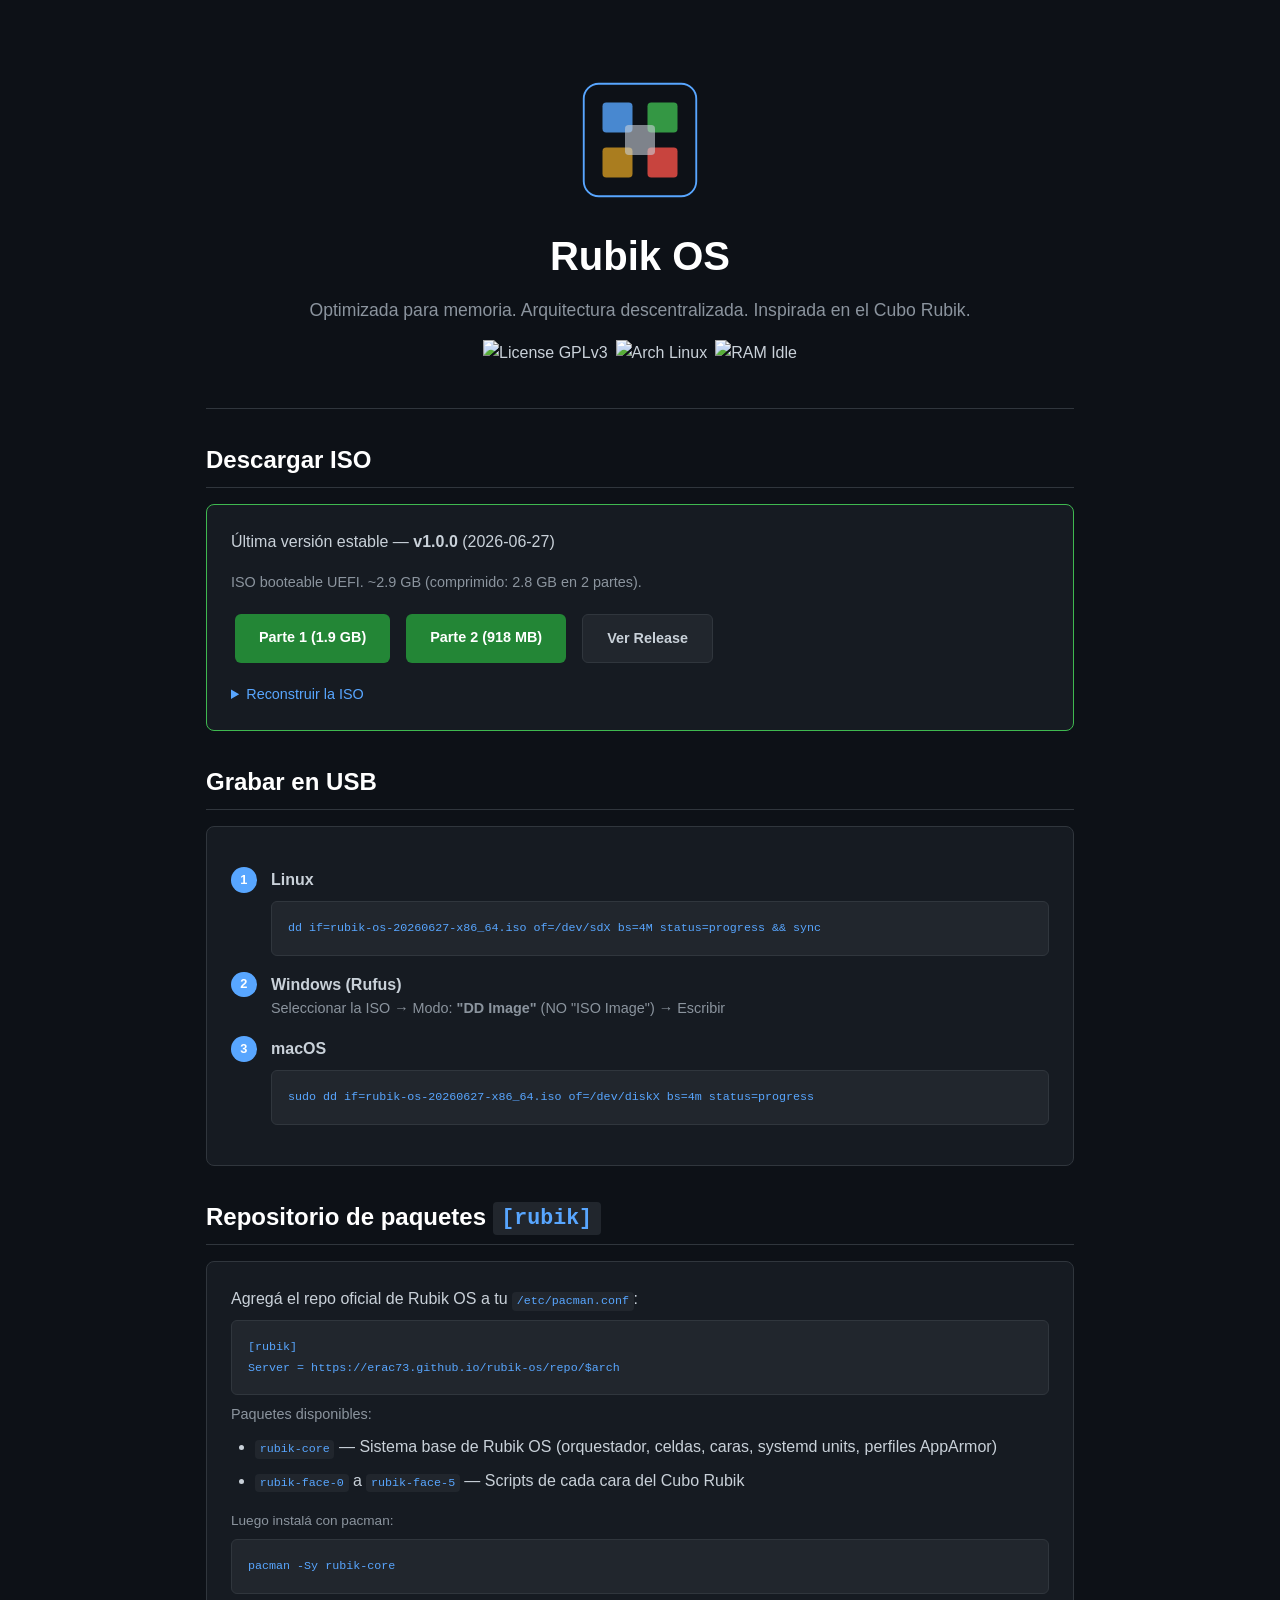
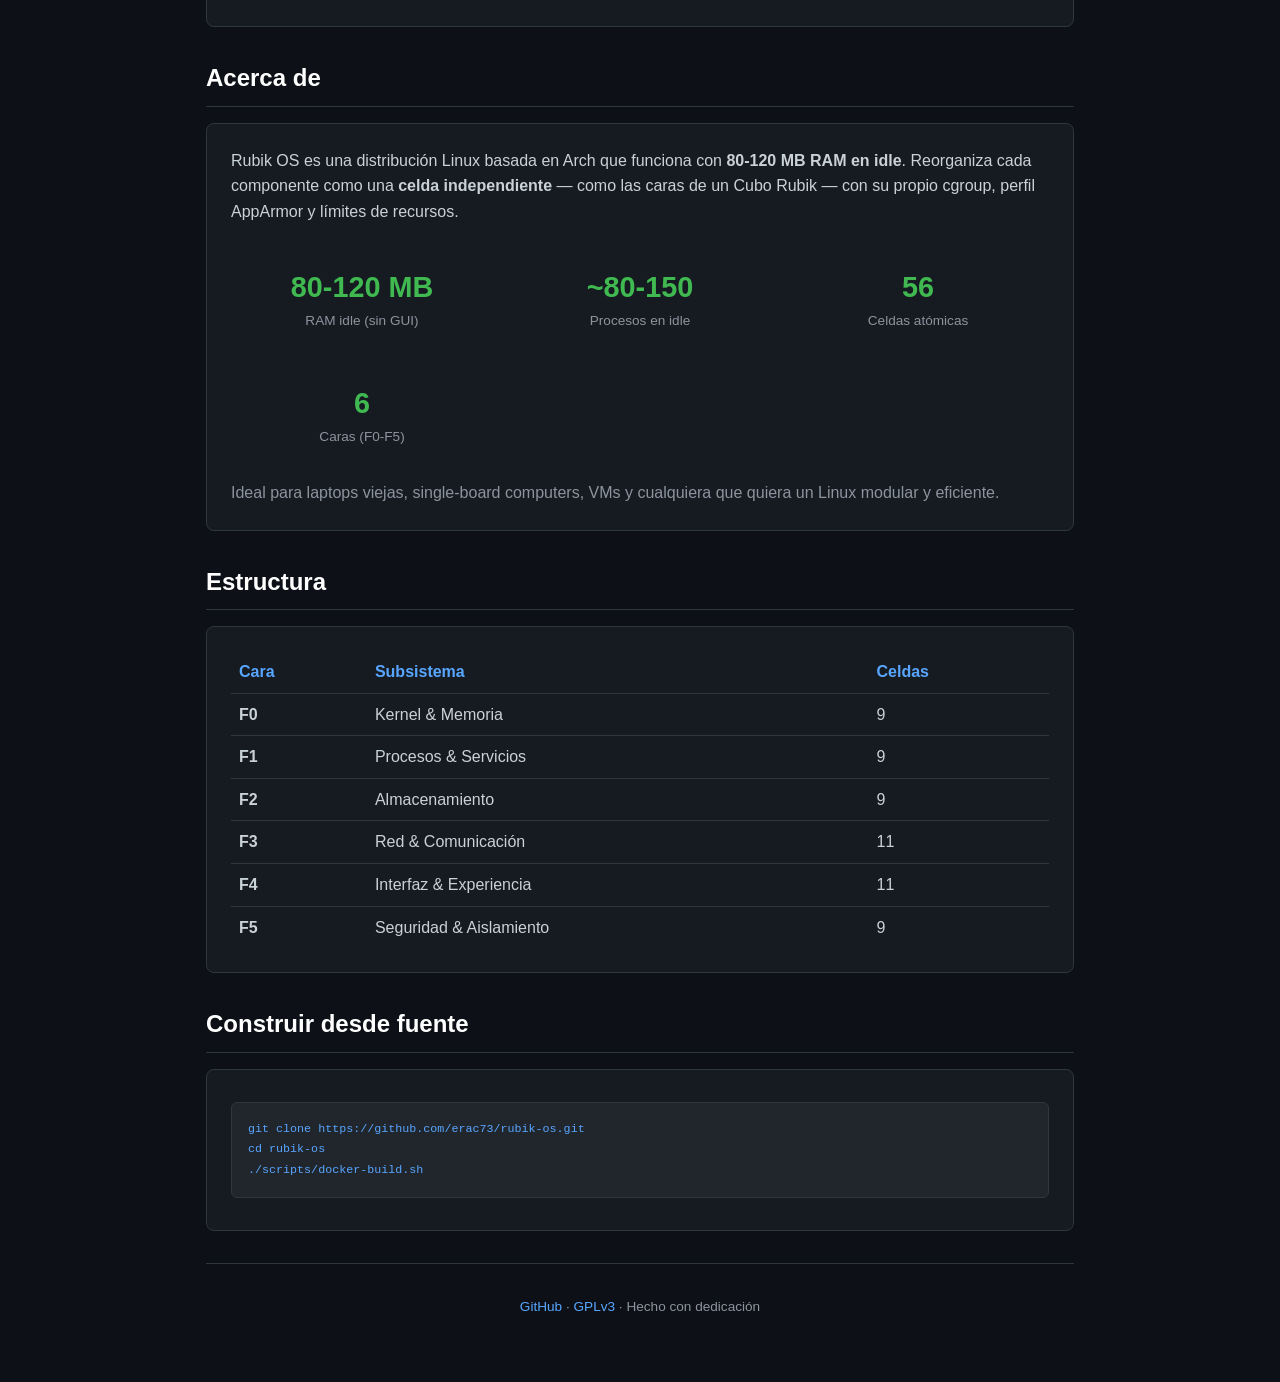
==== docs/index.html @ e7071819 "Agregar repo de paquetes, CI publish, GitHub Pages, y reducir ISO - Habilitar GitHub Pages desde doc" ====
<!DOCTYPE html>
<html lang="es">
<head>
  <meta charset="UTF-8">
  <meta name="viewport" content="width=device-width, initial-scale=1.0">
  <title>Rubik OS — Optimizada para memoria. Arquitectura descentralizada.</title>
  <meta name="description" content="Rubik OS es una distribución Linux basada en Arch optimizada para equipos con pocos recursos.">
  <style>
    :root { --bg: #0d1117; --fg: #c9d1d9; --accent: #58a6ff; --border: #30363d; --green: #3fb950; --orange: #d29922; --red: #f85149; }
    * { margin: 0; padding: 0; box-sizing: border-box; }
    body { font-family: -apple-system, BlinkMacSystemFont, 'Segoe UI', Helvetica, Arial, sans-serif; background: var(--bg); color: var(--fg); line-height: 1.6; }
    .container { max-width: 900px; margin: 0 auto; padding: 2rem 1rem; }
    header { text-align: center; padding: 3rem 0 2rem; border-bottom: 1px solid var(--border); margin-bottom: 2rem; }
    header h1 { font-size: 2.5rem; color: #fff; }
    header p { font-size: 1.1rem; color: #8b949e; margin-top: 0.5rem; }
    .badges { margin: 1rem 0; display: flex; justify-content: center; gap: 0.5rem; flex-wrap: wrap; }
    .badges img { height: 20px; }
    .logo { width: 120px; height: 120px; margin-bottom: 1rem; }
    h2 { font-size: 1.5rem; color: #fff; margin: 2rem 0 1rem; padding-bottom: 0.5rem; border-bottom: 1px solid var(--border); }
    h3 { font-size: 1.2rem; color: var(--accent); margin: 1.5rem 0 0.5rem; }
    .card { background: #161b22; border: 1px solid var(--border); border-radius: 8px; padding: 1.5rem; margin: 1rem 0; }
    .card.download { border-color: var(--green); }
    .btn { display: inline-block; padding: 0.75rem 1.5rem; border-radius: 6px; text-decoration: none; font-weight: 600; font-size: 0.9rem; margin: 0.25rem; cursor: pointer; }
    .btn-primary { background: #238636; color: #fff; }
    .btn-primary:hover { background: #2ea043; }
    .btn-secondary { background: #21262d; color: var(--fg); border: 1px solid var(--border); }
    .btn-secondary:hover { background: #30363d; }
    code { background: #21262d; padding: 0.2em 0.4em; border-radius: 4px; font-size: 0.9em; color: var(--accent); }
    pre { background: #21262d; border: 1px solid var(--border); border-radius: 6px; padding: 1rem; overflow-x: auto; margin: 0.5rem 0; }
    pre code { background: none; padding: 0; }
    ul { padding-left: 1.5rem; }
    li { margin: 0.5rem 0; }
    .grid { display: grid; grid-template-columns: repeat(auto-fit, minmax(250px, 1fr)); gap: 1rem; }
    .stat { text-align: center; padding: 1rem; }
    .stat-value { font-size: 1.8rem; font-weight: 700; color: var(--green); }
    .stat-label { font-size: 0.85rem; color: #8b949e; }
    .steps { counter-reset: step; }
    .step { margin: 1rem 0; padding-left: 2.5rem; position: relative; }
    .step::before { counter-increment: step; content: counter(step); position: absolute; left: 0; top: 0; background: var(--accent); color: #fff; width: 1.6rem; height: 1.6rem; border-radius: 50%; display: flex; align-items: center; justify-content: center; font-size: 0.8rem; font-weight: 700; }
    footer { text-align: center; padding: 2rem 0; margin-top: 2rem; border-top: 1px solid var(--border); color: #8b949e; font-size: 0.85rem; }
    footer a { color: var(--accent); text-decoration: none; }
    @media (max-width: 600px) { header h1 { font-size: 1.8rem; } .container { padding: 1rem; } }
  </style>
</head>
<body>
  <div class="container">

    <header>
      <svg class="logo" viewBox="0 0 256 256" fill="none" xmlns="http://www.w3.org/2000/svg">
        <rect x="8" y="8" width="240" height="240" rx="32" stroke="#58a6ff" stroke-width="4"/>
        <rect x="48" y="48" width="64" height="64" rx="8" fill="#58a6ff" opacity="0.8"/>
        <rect x="144" y="48" width="64" height="64" rx="8" fill="#3fb950" opacity="0.8"/>
        <rect x="48" y="144" width="64" height="64" rx="8" fill="#d29922" opacity="0.8"/>
        <rect x="144" y="144" width="64" height="64" rx="8" fill="#f85149" opacity="0.8"/>
        <rect x="96" y="96" width="64" height="64" rx="8" fill="#c9d1d9" opacity="0.6"/>
      </svg>
      <h1>Rubik OS</h1>
      <p>Optimizada para memoria. Arquitectura descentralizada. Inspirada en el Cubo Rubik.</p>
      <div class="badges">
        <img src="https://img.shields.io/badge/License-GPLv3-blue.svg" alt="License GPLv3">
        <img src="https://img.shields.io/badge/Base-Arch_Linux-1793D1?logo=arch-linux&logoColor=white" alt="Arch Linux">
        <img src="https://img.shields.io/badge/RAM_idle-80%E2%80%93120_MB-success" alt="RAM Idle">
      </div>
    </header>

    <section>
      <h2>Descargar ISO</h2>
      <div class="card download">
        <p style="margin-bottom:1rem">Última versión estable — <strong>v1.0.0</strong> (2026-06-27)</p>
        <p style="margin-bottom:1rem;color:#8b949e;font-size:0.9rem">ISO booteable UEFI. ~2.9 GB (comprimido: 2.8 GB en 2 partes).</p>
        <div style="display:flex;flex-wrap:wrap;gap:0.5rem">
          <a href="https://github.com/erac73/rubik-os/releases/download/v1.0.0/rubik-os-20260627-x86_64.iso.xz.part_aa" class="btn btn-primary">Parte 1 (1.9 GB)</a>
          <a href="https://github.com/erac73/rubik-os/releases/download/v1.0.0/rubik-os-20260627-x86_64.iso.xz.part_ab" class="btn btn-primary">Parte 2 (918 MB)</a>
          <a href="https://github.com/erac73/rubik-os/releases/tag/v1.0.0" class="btn btn-secondary">Ver Release</a>
        </div>
        <details style="margin-top:1rem">
          <summary style="cursor:pointer;color:var(--accent);font-size:0.9rem">Reconstruir la ISO</summary>
          <pre><code>cat rubik-os-*.iso.xz.part_* > rubik-os-20260627-x86_64.iso.xz
xz -d rubik-os-20260627-x86_64.iso.xz</code></pre>
        </details>
      </div>
    </section>

    <section>
      <h2>Grabar en USB</h2>
      <div class="card">
        <div class="steps">
          <div class="step">
            <strong>Linux</strong>
            <pre><code>dd if=rubik-os-20260627-x86_64.iso of=/dev/sdX bs=4M status=progress && sync</code></pre>
          </div>
          <div class="step">
            <strong>Windows (Rufus)</strong>
            <p style="color:#8b949e;font-size:0.9rem">Seleccionar la ISO → Modo: <strong>"DD Image"</strong> (NO "ISO Image") → Escribir</p>
          </div>
          <div class="step">
            <strong>macOS</strong>
            <pre><code>sudo dd if=rubik-os-20260627-x86_64.iso of=/dev/diskX bs=4m status=progress</code></pre>
          </div>
        </div>
      </div>
    </section>

    <section>
      <h2>Repositorio de paquetes <code>[rubik]</code></h2>
      <div class="card">
        <p>Agregá el repo oficial de Rubik OS a tu <code>/etc/pacman.conf</code>:</p>
        <pre><code>[rubik]
Server = https://erac73.github.io/rubik-os/repo/$arch</code></pre>
        <p style="margin-top:0.5rem;color:#8b949e;font-size:0.9rem">Paquetes disponibles:</p>
        <ul>
          <li><code>rubik-core</code> — Sistema base de Rubik OS (orquestador, celdas, caras, systemd units, perfiles AppArmor)</li>
          <li><code>rubik-face-0</code> a <code>rubik-face-5</code> — Scripts de cada cara del Cubo Rubik</li>
        </ul>
        <div style="margin-top:1rem">
          <p style="font-size:0.85rem;color:#8b949e">Luego instalá con pacman:</p>
          <pre><code>pacman -Sy rubik-core</code></pre>
        </div>
      </div>
    </section>

    <section>
      <h2>Acerca de</h2>
      <div class="card">
        <p>Rubik OS es una distribución Linux basada en Arch que funciona con <strong>80-120 MB RAM en idle</strong>. Reorganiza cada componente como una <strong>celda independiente</strong> — como las caras de un Cubo Rubik — con su propio cgroup, perfil AppArmor y límites de recursos.</p>
        <div class="grid" style="margin-top:1.5rem">
          <div class="stat"><div class="stat-value">80-120 MB</div><div class="stat-label">RAM idle (sin GUI)</div></div>
          <div class="stat"><div class="stat-value">~80-150</div><div class="stat-label">Procesos en idle</div></div>
          <div class="stat"><div class="stat-value">56</div><div class="stat-label">Celdas atómicas</div></div>
          <div class="stat"><div class="stat-value">6</div><div class="stat-label">Caras (F0-F5)</div></div>
        </div>
        <p style="margin-top:1rem;color:#8b949e">Ideal para laptops viejas, single-board computers, VMs y cualquiera que quiera un Linux modular y eficiente.</p>
      </div>
    </section>

    <section>
      <h2>Estructura</h2>
      <div class="card">
        <table style="width:100%;border-collapse:collapse">
          <tr><th style="text-align:left;padding:0.5rem;border-bottom:1px solid var(--border);color:var(--accent)">Cara</th><th style="text-align:left;padding:0.5rem;border-bottom:1px solid var(--border);color:var(--accent)">Subsistema</th><th style="text-align:left;padding:0.5rem;border-bottom:1px solid var(--border);color:var(--accent)">Celdas</th></tr>
          <tr><td style="padding:0.5rem;border-bottom:1px solid var(--border)"><strong>F0</strong></td><td style="padding:0.5rem;border-bottom:1px solid var(--border)">Kernel & Memoria</td><td style="padding:0.5rem;border-bottom:1px solid var(--border)">9</td></tr>
          <tr><td style="padding:0.5rem;border-bottom:1px solid var(--border)"><strong>F1</strong></td><td style="padding:0.5rem;border-bottom:1px solid var(--border)">Procesos & Servicios</td><td style="padding:0.5rem;border-bottom:1px solid var(--border)">9</td></tr>
          <tr><td style="padding:0.5rem;border-bottom:1px solid var(--border)"><strong>F2</strong></td><td style="padding:0.5rem;border-bottom:1px solid var(--border)">Almacenamiento</td><td style="padding:0.5rem;border-bottom:1px solid var(--border)">9</td></tr>
          <tr><td style="padding:0.5rem;border-bottom:1px solid var(--border)"><strong>F3</strong></td><td style="padding:0.5rem;border-bottom:1px solid var(--border)">Red & Comunicación</td><td style="padding:0.5rem;border-bottom:1px solid var(--border)">11</td></tr>
          <tr><td style="padding:0.5rem;border-bottom:1px solid var(--border)"><strong>F4</strong></td><td style="padding:0.5rem;border-bottom:1px solid var(--border)">Interfaz & Experiencia</td><td style="padding:0.5rem;border-bottom:1px solid var(--border)">11</td></tr>
          <tr><td style="padding:0.5rem"><strong>F5</strong></td><td style="padding:0.5rem">Seguridad & Aislamiento</td><td style="padding:0.5rem">9</td></tr>
        </table>
      </div>
    </section>

    <section>
      <h2>Construir desde fuente</h2>
      <div class="card">
        <pre><code>git clone https://github.com/erac73/rubik-os.git
cd rubik-os
./scripts/docker-build.sh</code></pre>
      </div>
    </section>

    <footer>
      <p><a href="https://github.com/erac73/rubik-os">GitHub</a> &middot; <a href="https://github.com/erac73/rubik-os/blob/main/LICENSE">GPLv3</a> &middot; Hecho con dedicación</p>
    </footer>

  </div>
</body>
</html>
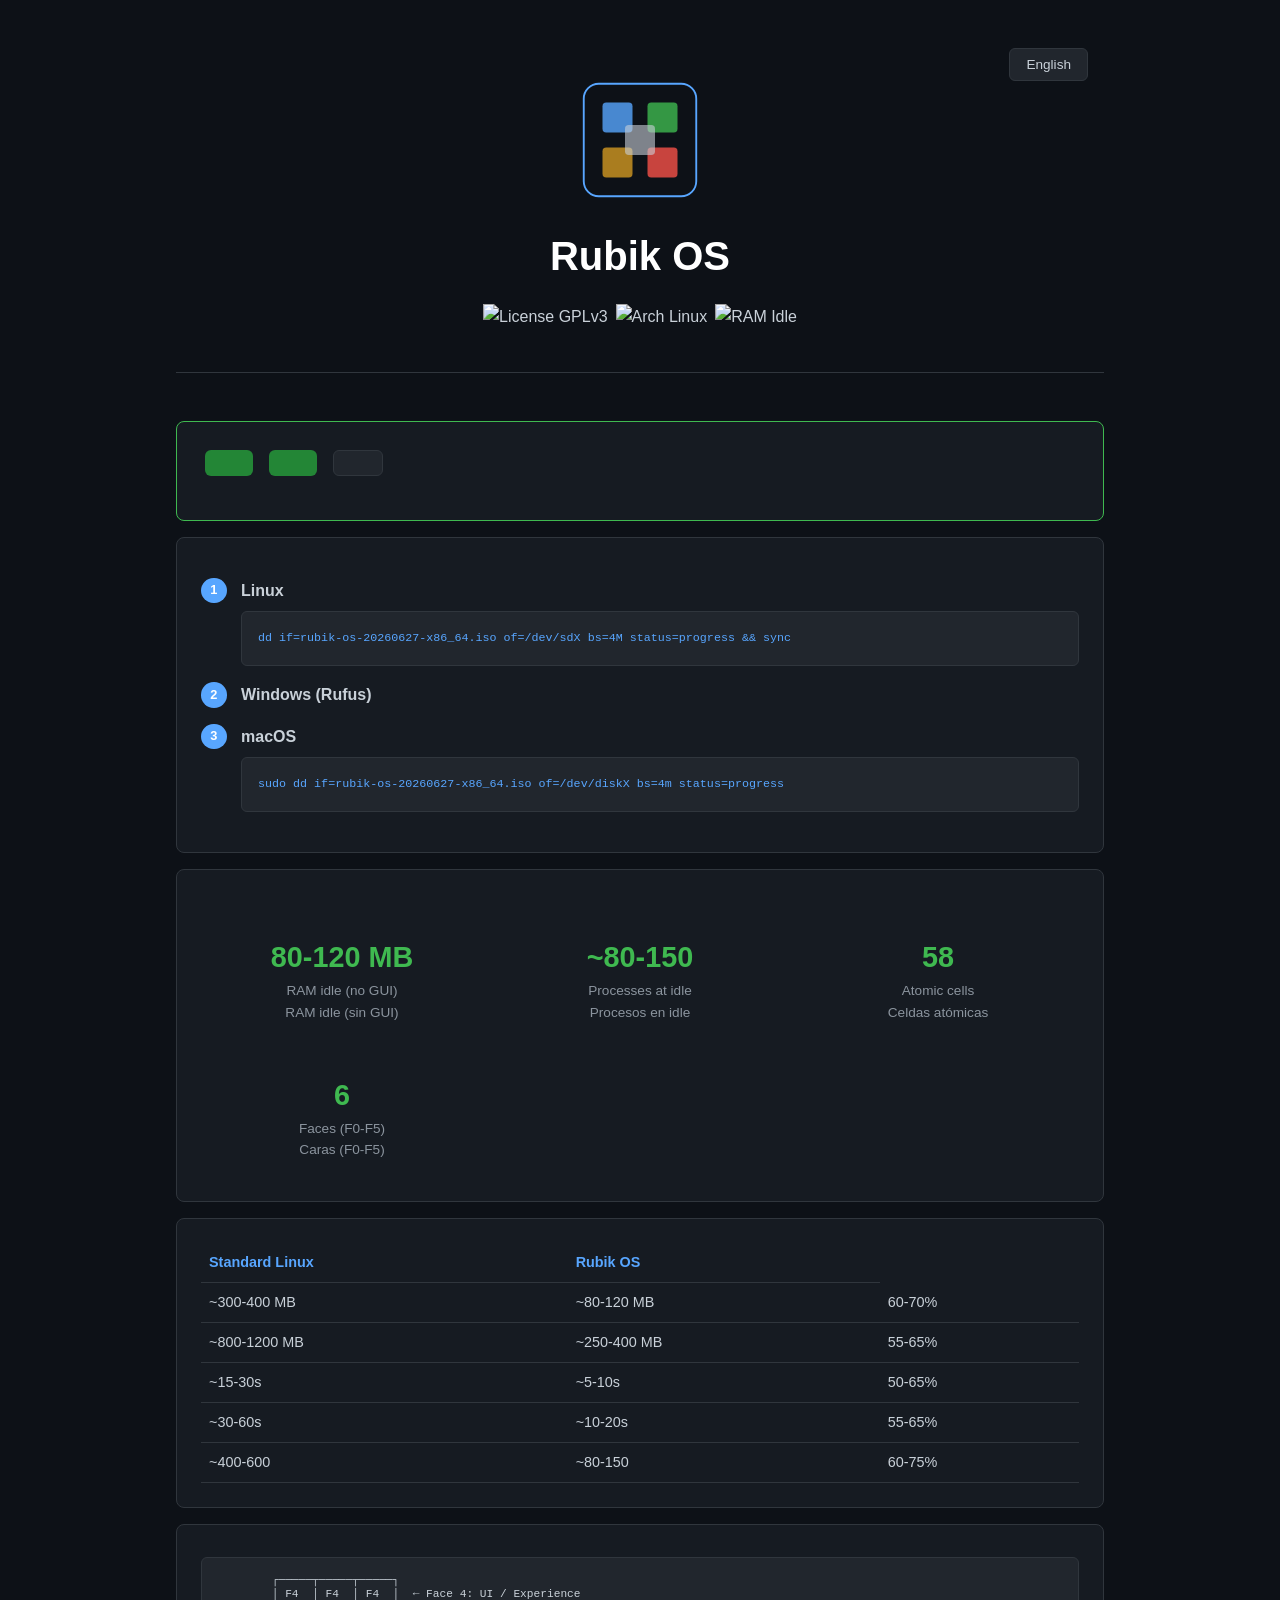
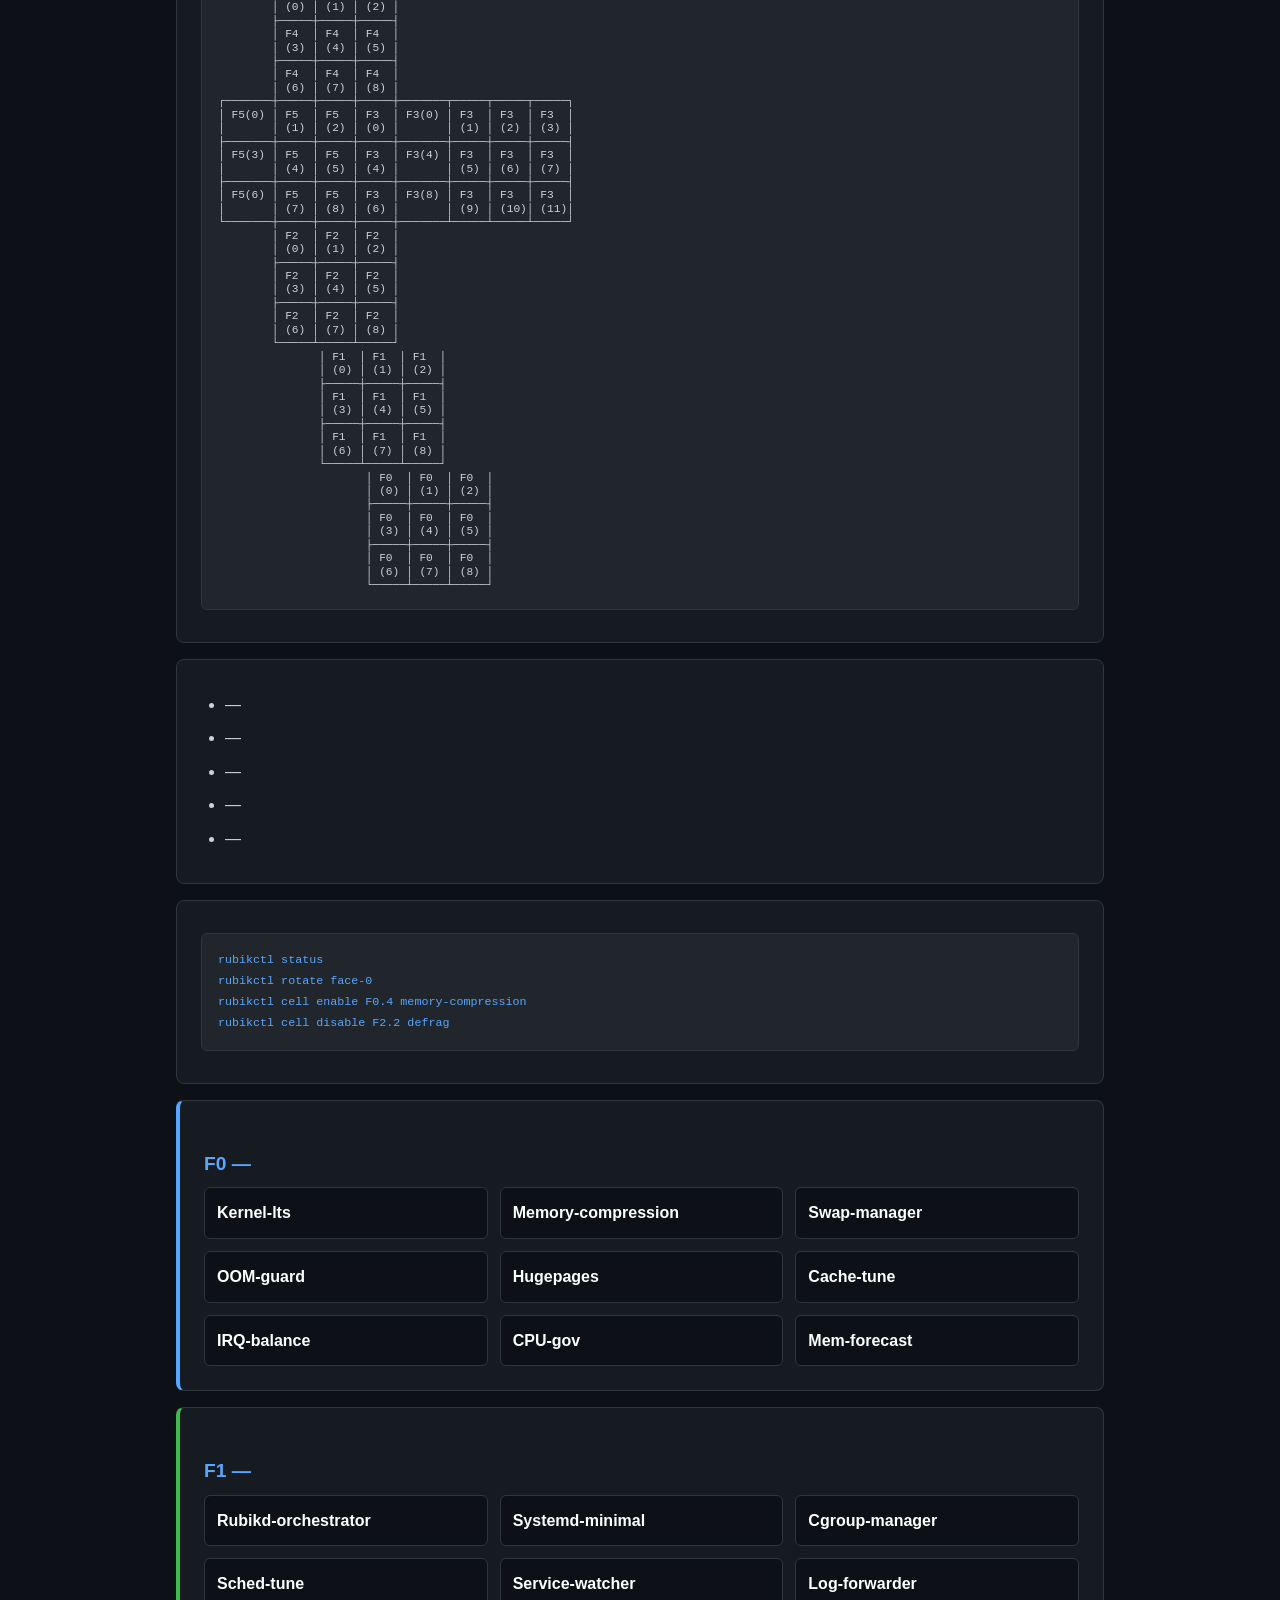
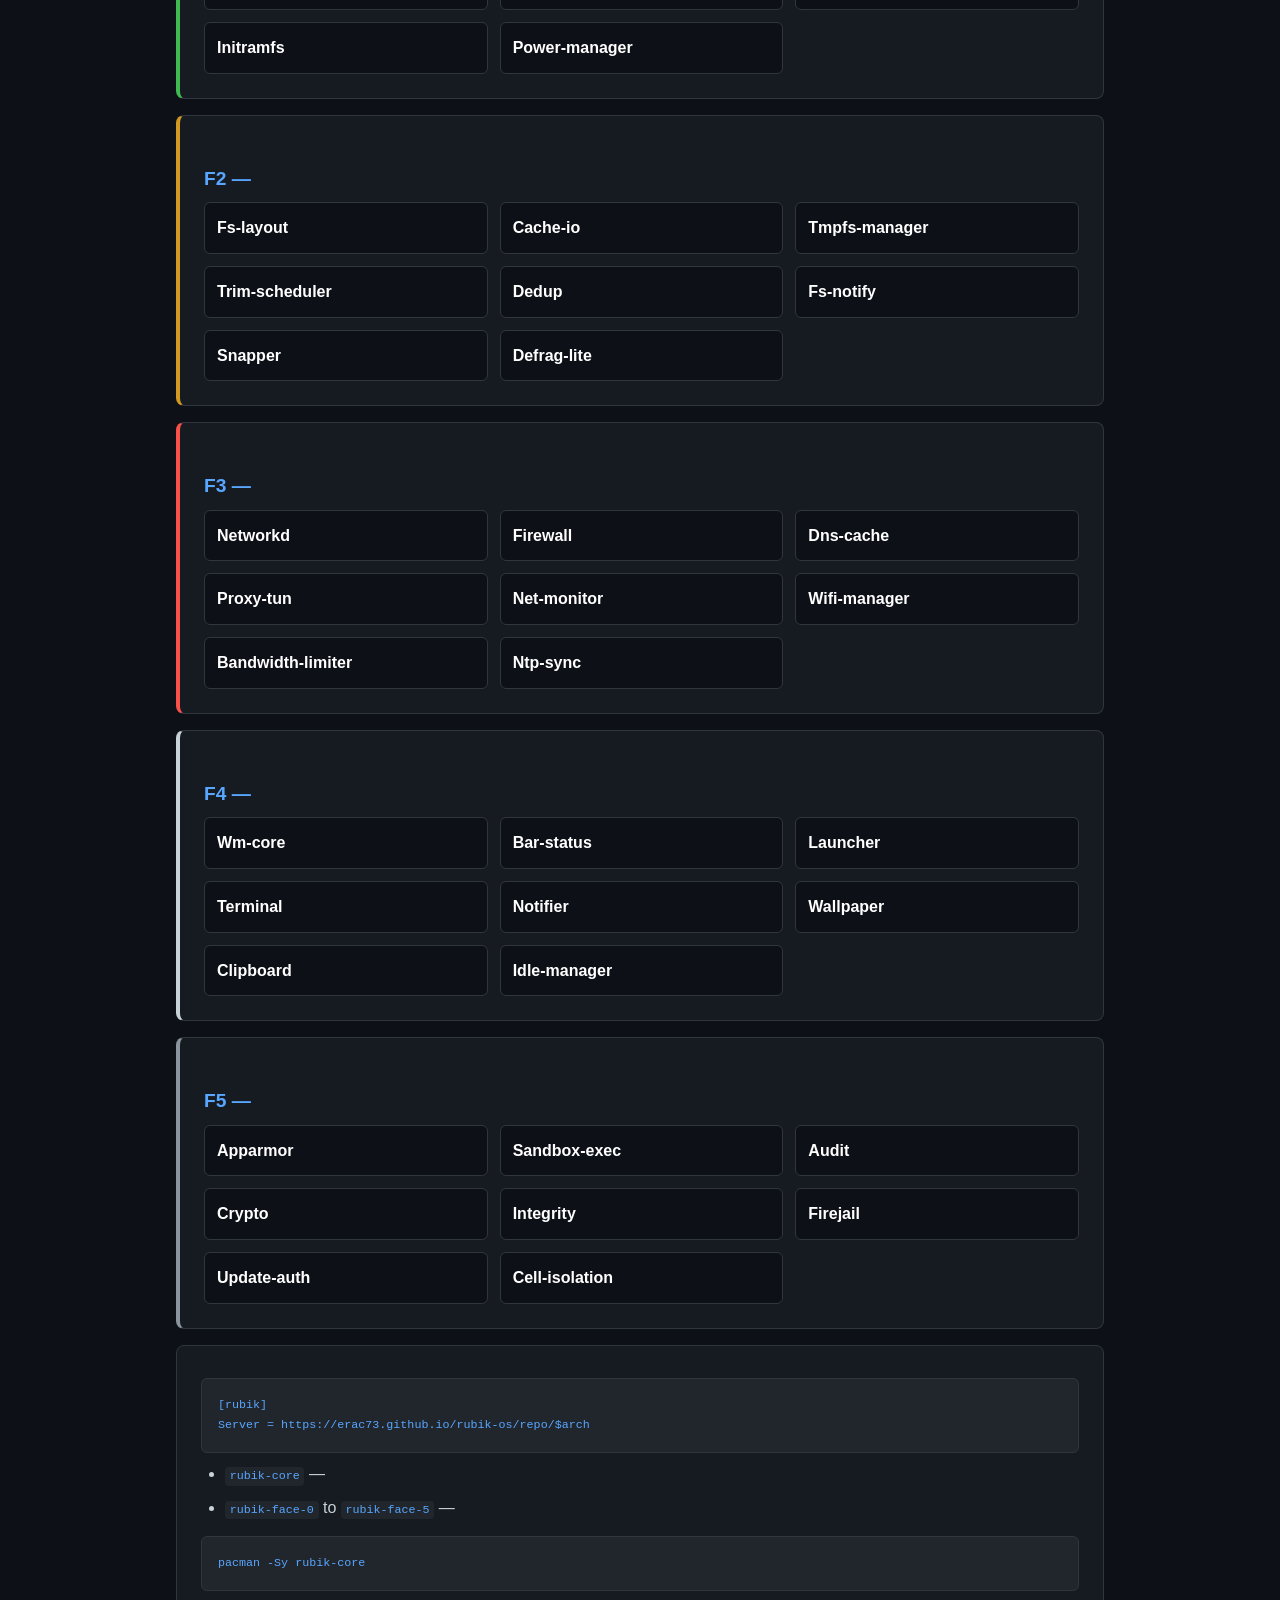
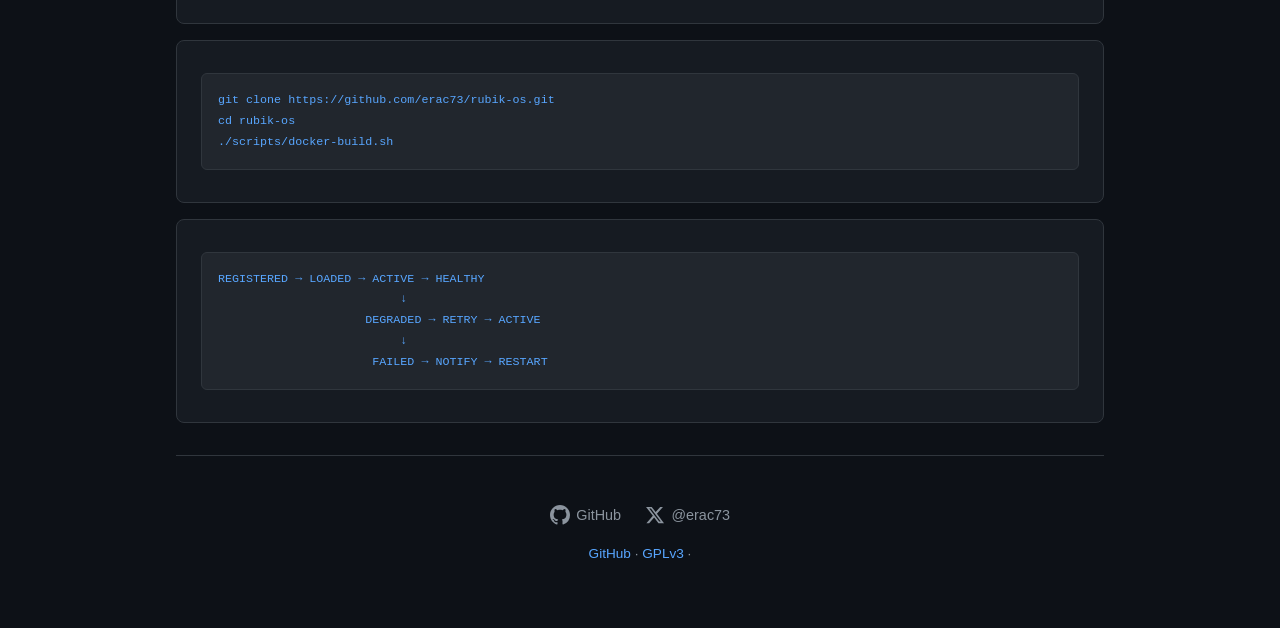
==== commit 6b6579b6: "Redesign website: bilingual EN/ES, full docs, social links" ====
--- a/docs/index.html
+++ b/docs/index.html
@@ -1,25 +1,28 @@
 <!DOCTYPE html>
-<html lang="es">
+<html lang="en">
 <head>
   <meta charset="UTF-8">
   <meta name="viewport" content="width=device-width, initial-scale=1.0">
-  <title>Rubik OS — Optimizada para memoria. Arquitectura descentralizada.</title>
-  <meta name="description" content="Rubik OS es una distribución Linux basada en Arch optimizada para equipos con pocos recursos.">
+  <title>Rubik OS — Memory-optimized. Decentralized architecture.</title>
+  <meta name="description" content="Rubik OS is an Arch-based Linux distribution optimized for low-resource hardware. 80-120 MB RAM at idle.">
   <style>
     :root { --bg: #0d1117; --fg: #c9d1d9; --accent: #58a6ff; --border: #30363d; --green: #3fb950; --orange: #d29922; --red: #f85149; }
     * { margin: 0; padding: 0; box-sizing: border-box; }
     body { font-family: -apple-system, BlinkMacSystemFont, 'Segoe UI', Helvetica, Arial, sans-serif; background: var(--bg); color: var(--fg); line-height: 1.6; }
-    .container { max-width: 900px; margin: 0 auto; padding: 2rem 1rem; }
-    header { text-align: center; padding: 3rem 0 2rem; border-bottom: 1px solid var(--border); margin-bottom: 2rem; }
+    .container { max-width: 960px; margin: 0 auto; padding: 2rem 1rem; }
+    header { text-align: center; padding: 3rem 0 2rem; border-bottom: 1px solid var(--border); margin-bottom: 2rem; position: relative; }
     header h1 { font-size: 2.5rem; color: #fff; }
     header p { font-size: 1.1rem; color: #8b949e; margin-top: 0.5rem; }
     .badges { margin: 1rem 0; display: flex; justify-content: center; gap: 0.5rem; flex-wrap: wrap; }
     .badges img { height: 20px; }
     .logo { width: 120px; height: 120px; margin-bottom: 1rem; }
+    .lang-btn { position: absolute; top: 1rem; right: 1rem; background: #21262d; border: 1px solid var(--border); color: var(--fg); padding: 0.5rem 1rem; border-radius: 6px; cursor: pointer; font-size: 0.85rem; }
+    .lang-btn:hover { background: #30363d; }
     h2 { font-size: 1.5rem; color: #fff; margin: 2rem 0 1rem; padding-bottom: 0.5rem; border-bottom: 1px solid var(--border); }
     h3 { font-size: 1.2rem; color: var(--accent); margin: 1.5rem 0 0.5rem; }
     .card { background: #161b22; border: 1px solid var(--border); border-radius: 8px; padding: 1.5rem; margin: 1rem 0; }
     .card.download { border-color: var(--green); }
+    .card.face { border-left: 4px solid var(--accent); }
     .btn { display: inline-block; padding: 0.75rem 1.5rem; border-radius: 6px; text-decoration: none; font-weight: 600; font-size: 0.9rem; margin: 0.25rem; cursor: pointer; }
     .btn-primary { background: #238636; color: #fff; }
     .btn-primary:hover { background: #2ea043; }
@@ -30,7 +33,7 @@
     pre code { background: none; padding: 0; }
     ul { padding-left: 1.5rem; }
     li { margin: 0.5rem 0; }
-    .grid { display: grid; grid-template-columns: repeat(auto-fit, minmax(250px, 1fr)); gap: 1rem; }
+    .grid { display: grid; grid-template-columns: repeat(auto-fit, minmax(220px, 1fr)); gap: 1rem; }
     .stat { text-align: center; padding: 1rem; }
     .stat-value { font-size: 1.8rem; font-weight: 700; color: var(--green); }
     .stat-label { font-size: 0.85rem; color: #8b949e; }
@@ -39,13 +42,30 @@
     .step::before { counter-increment: step; content: counter(step); position: absolute; left: 0; top: 0; background: var(--accent); color: #fff; width: 1.6rem; height: 1.6rem; border-radius: 50%; display: flex; align-items: center; justify-content: center; font-size: 0.8rem; font-weight: 700; }
     footer { text-align: center; padding: 2rem 0; margin-top: 2rem; border-top: 1px solid var(--border); color: #8b949e; font-size: 0.85rem; }
     footer a { color: var(--accent); text-decoration: none; }
-    @media (max-width: 600px) { header h1 { font-size: 1.8rem; } .container { padding: 1rem; } }
+    .social { display: flex; justify-content: center; gap: 1.5rem; margin-top: 1rem; }
+    .social a { color: #8b949e; text-decoration: none; display: flex; align-items: center; gap: 0.4rem; font-size: 0.9rem; }
+    .social a:hover { color: var(--accent); }
+    .social svg { width: 20px; height: 20px; fill: currentColor; }
+    .es { display: none; }
+    table { width: 100%; border-collapse: collapse; font-size: 0.9rem; }
+    th, td { text-align: left; padding: 0.5rem; border-bottom: 1px solid var(--border); }
+    th { color: var(--accent); }
+    .cell-grid { display: grid; grid-template-columns: repeat(auto-fill, minmax(280px, 1fr)); gap: 0.75rem; }
+    .cell-item { background: #0d1117; border: 1px solid var(--border); border-radius: 6px; padding: 0.75rem; }
+    .cell-item strong { color: #fff; }
+    .cell-item span { color: #8b949e; font-size: 0.85rem; }
+    .nav-links { display: flex; justify-content: center; gap: 1.5rem; flex-wrap: wrap; margin: 1rem 0; }
+    .nav-links a { color: #8b949e; text-decoration: none; font-size: 0.9rem; }
+    .nav-links a:hover { color: var(--accent); }
+    @media (max-width: 600px) { header h1 { font-size: 1.8rem; } .container { padding: 1rem; } .lang-btn { position: static; margin-top: 1rem; } }
   </style>
 </head>
 <body>
   <div class="container">
 
+    <!-- ===== HEADER ===== -->
     <header>
+      <button class="lang-btn" onclick="toggleLang()" id="langBtn">Español</button>
       <svg class="logo" viewBox="0 0 256 256" fill="none" xmlns="http://www.w3.org/2000/svg">
         <rect x="8" y="8" width="240" height="240" rx="32" stroke="#58a6ff" stroke-width="4"/>
         <rect x="48" y="48" width="64" height="64" rx="8" fill="#58a6ff" opacity="0.8"/>
@@ -55,7 +75,8 @@
         <rect x="96" y="96" width="64" height="64" rx="8" fill="#c9d1d9" opacity="0.6"/>
       </svg>
       <h1>Rubik OS</h1>
-      <p>Optimizada para memoria. Arquitectura descentralizada. Inspirada en el Cubo Rubik.</p>
+      <p class="en">Memory-optimized. Decentralized architecture. Inspired by the Rubik's Cube.</p>
+      <p class="es">Optimizada para memoria. Arquitectura descentralizada. Inspirada en el Cubo Rubik.</p>
       <div class="badges">
         <img src="https://img.shields.io/badge/License-GPLv3-blue.svg" alt="License GPLv3">
         <img src="https://img.shields.io/badge/Base-Arch_Linux-1793D1?logo=arch-linux&logoColor=white" alt="Arch Linux">
@@ -63,26 +84,49 @@
       </div>
     </header>
 
-    <section>
-      <h2>Descargar ISO</h2>
+    <!-- ===== NAV ===== -->
+    <nav class="nav-links">
+      <a href="#download" class="en">Download</a>
+      <a href="#download" class="es">Descargar</a>
+      <a href="#about" class="en">About</a>
+      <a href="#about" class="es">Acerca de</a>
+      <a href="#architecture" class="en">Architecture</a>
+      <a href="#architecture" class="es">Arquitectura</a>
+      <a href="#faces" class="en">Faces (F0-F5)</a>
+      <a href="#faces" class="es">Caras (F0-F5)</a>
+      <a href="#repo" class="en">Packages</a>
+      <a href="#repo" class="es">Paquetes</a>
+      <a href="#build" class="en">Build</a>
+      <a href="#build" class="es">Construir</a>
+    </nav>
+
+    <!-- ===== DOWNLOAD ===== -->
+    <section id="download">
+      <h2 class="en">Download ISO</h2>
+      <h2 class="es">Descargar ISO</h2>
       <div class="card download">
-        <p style="margin-bottom:1rem">Última versión estable — <strong>v1.0.0</strong> (2026-06-27)</p>
-        <p style="margin-bottom:1rem;color:#8b949e;font-size:0.9rem">ISO booteable UEFI. ~2.9 GB (comprimido: 2.8 GB en 2 partes).</p>
+        <p style="margin-bottom:1rem" class="en">Latest stable release — <strong>v1.0.0</strong> (2026-06-27)</p>
+        <p style="margin-bottom:1rem" class="es">Última versión estable — <strong>v1.0.0</strong> (2026-06-27)</p>
+        <p style="margin-bottom:1rem;color:#8b949e;font-size:0.9rem" class="en">UEFI-bootable ISO. ~2.9 GB (compressed: 2.8 GB in 2 parts).</p>
+        <p style="margin-bottom:1rem;color:#8b949e;font-size:0.9rem" class="es">ISO booteable UEFI. ~2.9 GB (comprimido: 2.8 GB en 2 partes).</p>
         <div style="display:flex;flex-wrap:wrap;gap:0.5rem">
-          <a href="https://github.com/erac73/rubik-os/releases/download/v1.0.0/rubik-os-20260627-x86_64.iso.xz.part_aa" class="btn btn-primary">Parte 1 (1.9 GB)</a>
-          <a href="https://github.com/erac73/rubik-os/releases/download/v1.0.0/rubik-os-20260627-x86_64.iso.xz.part_ab" class="btn btn-primary">Parte 2 (918 MB)</a>
-          <a href="https://github.com/erac73/rubik-os/releases/tag/v1.0.0" class="btn btn-secondary">Ver Release</a>
+          <a href="https://github.com/erac73/rubik-os/releases/download/v1.0.0/rubik-os-20260627-x86_64.iso.xz.part_aa" class="btn btn-primary"><span class="en">Part 1 (1.9 GB)</span><span class="es">Parte 1 (1.9 GB)</span></a>
+          <a href="https://github.com/erac73/rubik-os/releases/download/v1.0.0/rubik-os-20260627-x86_64.iso.xz.part_ab" class="btn btn-primary"><span class="en">Part 2 (918 MB)</span><span class="es">Parte 2 (918 MB)</span></a>
+          <a href="https://github.com/erac73/rubik-os/releases/tag/v1.0.0" class="btn btn-secondary"><span class="en">View Release</span><span class="es">Ver Release</span></a>
         </div>
         <details style="margin-top:1rem">
-          <summary style="cursor:pointer;color:var(--accent);font-size:0.9rem">Reconstruir la ISO</summary>
+          <summary style="cursor:pointer;color:var(--accent);font-size:0.9rem" class="en">Reconstruct the ISO</summary>
+          <summary style="cursor:pointer;color:var(--accent);font-size:0.9rem" class="es">Reconstruir la ISO</summary>
           <pre><code>cat rubik-os-*.iso.xz.part_* > rubik-os-20260627-x86_64.iso.xz
 xz -d rubik-os-20260627-x86_64.iso.xz</code></pre>
         </details>
       </div>
     </section>
 
+    <!-- ===== WRITE TO USB ===== -->
     <section>
-      <h2>Grabar en USB</h2>
+      <h2 class="en">Write to USB</h2>
+      <h2 class="es">Grabar en USB</h2>
       <div class="card">
         <div class="steps">
           <div class="step">
@@ -91,7 +135,8 @@
           </div>
           <div class="step">
             <strong>Windows (Rufus)</strong>
-            <p style="color:#8b949e;font-size:0.9rem">Seleccionar la ISO → Modo: <strong>"DD Image"</strong> (NO "ISO Image") → Escribir</p>
+            <p style="color:#8b949e;font-size:0.9rem" class="en">Select the ISO → Mode: <strong>"DD Image"</strong> (NOT "ISO Image") → Write</p>
+            <p style="color:#8b949e;font-size:0.9rem" class="es">Seleccionar la ISO → Modo: <strong>"DD Image"</strong> (NO "ISO Image") → Escribir</p>
           </div>
           <div class="step">
             <strong>macOS</strong>
@@ -101,55 +146,237 @@
       </div>
     </section>
 
-    <section>
-      <h2>Repositorio de paquetes <code>[rubik]</code></h2>
-      <div class="card">
-        <p>Agregá el repo oficial de Rubik OS a tu <code>/etc/pacman.conf</code>:</p>
+    <!-- ===== ABOUT ===== -->
+    <section id="about">
+      <h2 class="en">About Rubik OS</h2>
+      <h2 class="es">Acerca de Rubik OS</h2>
+      <div class="card">
+        <p class="en">Rubik OS is an Arch-based Linux distribution that runs on <strong>80-120 MB RAM at idle</strong>. It reorganizes every component as an <strong>independent cell</strong> — like the faces of a Rubik's Cube — with its own cgroup, AppArmor profile, and resource limits.</p>
+        <p class="es">Rubik OS es una distribución Linux basada en Arch que funciona con <strong>80-120 MB RAM en idle</strong>. Reorganiza cada componente como una <strong>celda independiente</strong> — como las caras de un Cubo Rubik — con su propio cgroup, perfil AppArmor y límites de recursos.</p>
+        <div class="grid" style="margin-top:1.5rem">
+          <div class="stat"><div class="stat-value">80-120 MB</div><div class="stat-label" class="en">RAM idle (no GUI)</div><div class="stat-label" class="es">RAM idle (sin GUI)</div></div>
+          <div class="stat"><div class="stat-value">~80-150</div><div class="stat-label" class="en">Processes at idle</div><div class="stat-label" class="es">Procesos en idle</div></div>
+          <div class="stat"><div class="stat-value">58</div><div class="stat-label" class="en">Atomic cells</div><div class="stat-label" class="es">Celdas atómicas</div></div>
+          <div class="stat"><div class="stat-value">6</div><div class="stat-label" class="en">Faces (F0-F5)</div><div class="stat-label" class="es">Caras (F0-F5)</div></div>
+        </div>
+        <p style="margin-top:1rem;color:#8b949e" class="en">Ideal for old laptops, single-board computers, VMs, and anyone who wants a modular, efficient Linux.</p>
+        <p style="margin-top:1rem;color:#8b949e" class="es">Ideal para laptops viejas, single-board computers, VMs y cualquiera que quiera un Linux modular y eficiente.</p>
+      </div>
+
+      <h3 class="en">Expected Performance</h3>
+      <h3 class="es">Rendimiento Esperado</h3>
+      <div class="card">
+        <table>
+          <tr><th class="en">Metric</th><th class="es">Métrica</th><th>Standard Linux</th><th>Rubik OS</th><th class="en">Improvement</th><th class="es">Mejora</th></tr>
+          <tr><td class="en">RAM idle (no GUI)</td><td class="es">RAM idle (sin GUI)</td><td>~300-400 MB</td><td>~80-120 MB</td><td>60-70%</td></tr>
+          <tr><td class="en">RAM idle (with GUI)</td><td class="es">RAM idle (con GUI)</td><td>~800-1200 MB</td><td>~250-400 MB</td><td>55-65%</td></tr>
+          <tr><td class="en">Boot to shell</td><td class="es">Arranque a shell</td><td>~15-30s</td><td>~5-10s</td><td>50-65%</td></tr>
+          <tr><td class="en">Boot to GUI</td><td class="es">Arranque a GUI</td><td>~30-60s</td><td>~10-20s</td><td>55-65%</td></tr>
+          <tr><td class="en">Processes at idle</td><td class="es">Procesos en idle</td><td>~400-600</td><td>~80-150</td><td>60-75%</td></tr>
+        </table>
+      </div>
+    </section>
+
+    <!-- ===== ARCHITECTURE ===== -->
+    <section id="architecture">
+      <h2 class="en">Architecture</h2>
+      <h2 class="es">Arquitectura</h2>
+
+      <div class="card">
+        <h3 class="en">The Rubik's Cube Model</h3>
+        <h3 class="es">El Modelo del Cubo Rubik</h3>
+        <p class="en">Rubik OS organizes the operating system as a Rubik's Cube: <strong>6 faces</strong>, each with <strong>9 cells</strong> (for F0-F4) or <strong>11 cells</strong> (F3), totaling <strong>58 atomic cells</strong>.</p>
+        <p class="es">Rubik OS organiza el sistema operativo como un Cubo Rubik: <strong>6 caras</strong>, cada una con <strong>9 celdas</strong> (F0-F4) u <strong>11 celdas</strong> (F3), totalizando <strong>58 celdas atómicas</strong>.</p>
+        <pre style="font-size:0.7rem;line-height:1.2">        ┌─────┬─────┬─────┐
+        │ F4  │ F4  │ F4  │  ← Face 4: UI / Experience
+        │ (0) │ (1) │ (2) │
+        ├─────┼─────┼─────┤
+        │ F4  │ F4  │ F4  │
+        │ (3) │ (4) │ (5) │
+        ├─────┼─────┼─────┤
+        │ F4  │ F4  │ F4  │
+        │ (6) │ (7) │ (8) │
+┌───────┼─────┼─────┼─────┼───────┬─────┬─────┬─────┐
+│ F5(0) │ F5  │ F5  │ F3  │ F3(0) │ F3  │ F3  │ F3  │
+│       │ (1) │ (2) │ (0) │       │ (1) │ (2) │ (3) │
+├───────┼─────┼─────┼─────┼───────┼─────┼─────┼─────┤
+│ F5(3) │ F5  │ F5  │ F3  │ F3(4) │ F3  │ F3  │ F3  │
+│       │ (4) │ (5) │ (4) │       │ (5) │ (6) │ (7) │
+├───────┼─────┼─────┼─────┼───────┼─────┼─────┼─────┤
+│ F5(6) │ F5  │ F5  │ F3  │ F3(8) │ F3  │ F3  │ F3  │
+│       │ (7) │ (8) │ (6) │       │ (9) │ (10)│ (11)│
+└───────┼─────┼─────┼─────┼───────┴─────┴─────┴─────┘
+        │ F2  │ F2  │ F2  │
+        │ (0) │ (1) │ (2) │
+        ├─────┼─────┼─────┤
+        │ F2  │ F2  │ F2  │
+        │ (3) │ (4) │ (5) │
+        ├─────┼─────┼─────┤
+        │ F2  │ F2  │ F2  │
+        │ (6) │ (7) │ (8) │
+        └─────┴─────┴─────┘
+               │ F1  │ F1  │ F1  │
+               │ (0) │ (1) │ (2) │
+               ├─────┼─────┼─────┤
+               │ F1  │ F1  │ F1  │
+               │ (3) │ (4) │ (5) │
+               ├─────┼─────┼─────┤
+               │ F1  │ F1  │ F1  │
+               │ (6) │ (7) │ (8) │
+               └─────┴─────┴─────┘
+                      │ F0  │ F0  │ F0  │
+                      │ (0) │ (1) │ (2) │
+                      ├─────┼─────┼─────┤
+                      │ F0  │ F0  │ F0  │
+                      │ (3) │ (4) │ (5) │
+                      ├─────┼─────┼─────┤
+                      │ F0  │ F0  │ F0  │
+                      │ (6) │ (7) │ (8) │
+                      └─────┴─────┴─────┘</pre>
+      </div>
+
+      <div class="card">
+        <h3 class="en">Architectural Principles</h3>
+        <h3 class="es">Principios Arquitectónicos</h3>
+        <ul>
+          <li><strong class="en">Decentralization</strong><strong class="es">Descentralización</strong> — <span class="en">Each cell is an independent process. If one fails, others keep running.</span><span class="es">Cada celda es un proceso independiente. Si una falla, las demás continúan.</span></li>
+          <li><strong class="en">Atomicity</strong><strong class="es">Atomicidad</strong> — <span class="en">Each cell does exactly one thing.</span><span class="es">Cada celda hace exactamente una cosa.</span></li>
+          <li><strong class="en">Hot-swappable (Rotation)</strong><strong class="es">Intercambiabilidad (Rotación)</strong> — <span class="en">Any cell can be replaced at runtime.</span><span class="es">Cada celda puede ser reemplazada en caliente.</span></li>
+          <li><strong class="en">Memory Efficiency</strong><strong class="es">Eficiencia de Memoria</strong> — <span class="en">ZRAM compression, on-demand services, shared memory pool between face cells.</span><span class="es">Compresión ZRAM, servicios bajo demanda, pool de memoria compartida entre celdas de la misma cara.</span></li>
+          <li><strong class="en">Flat Hierarchy</strong><strong class="es">Jerarquía plana</strong> — <span class="en">No unnecessary abstraction layers. Cells communicate directly.</span><span class="es">Sin capas de abstracción innecesarias. Comunicación directa entre celdas.</span></li>
+        </ul>
+      </div>
+
+      <div class="card">
+        <h3 class="en">The Rubik Orchestrator (rubikd)</h3>
+        <h3 class="es">El Orquestador Rubik (rubikd)</h3>
+        <p class="en">The central orchestrator manages cell lifecycle, dependencies, health checks, and memory metrics.</p>
+        <p class="es">El orquestador central gestiona el ciclo de vida de las celdas, dependencias, health checks y métricas de memoria.</p>
+        <pre><code>rubikctl status          <span class="en"># Status of all cells</span><span class="es"># Estado de todas las celdas</span>
+rubikctl rotate face-0   <span class="en"># Replace all cells in a face</span><span class="es"># Reemplazar todas las celdas de una cara</span>
+rubikctl cell enable F0.4 memory-compression
+rubikctl cell disable F2.2 defrag</code></pre>
+      </div>
+    </section>
+
+    <!-- ===== FACES ===== -->
+    <section id="faces">
+      <h2 class="en">Faces (F0-F5)</h2>
+      <h2 class="es">Caras (F0-F5)</h2>
+
+      <div class="card face" style="border-left-color:#58a6ff">
+        <h3>F0 — <span class="en">Kernel & Memory</span><span class="es">Kernel y Memoria</span></h3>
+        <div class="cell-grid">
+          <div class="cell-item"><strong>Kernel-lts</strong><br><span class="en">Linux LTS with Rubik patches</span><span class="es">Linux LTS con parches Rubik</span></div>
+          <div class="cell-item"><strong>Memory-compression</strong><br><span class="en">Dynamic ZRAM + zswap</span><span class="es">ZRAM + zswap dinámico</span></div>
+          <div class="cell-item"><strong>Swap-manager</strong><br><span class="en">Smart swap with page prioritization</span><span class="es">Swap inteligente con priorización</span></div>
+          <div class="cell-item"><strong>OOM-guard</strong><br><span class="en">EarlyOOM + notifications</span><span class="es">EarlyOOM + notificaciones</span></div>
+          <div class="cell-item"><strong>Hugepages</strong><br><span class="en">Dynamic transparent hugepages</span><span class="es">Hugepages transparentes dinámicas</span></div>
+          <div class="cell-item"><strong>Cache-tune</strong><br><span class="en">Auto vfs_cache_pressure, dirty_ratio</span><span class="es">Ajuste automático</span></div>
+          <div class="cell-item"><strong>IRQ-balance</strong><br><span class="en">Interrupt balancing across cores</span><span class="es">Balanceo de IRQ entre cores</span></div>
+          <div class="cell-item"><strong>CPU-gov</strong><br><span class="en">Adaptive CPU governor</span><span class="es">Gobernador adaptativo</span></div>
+          <div class="cell-item"><strong>Mem-forecast</strong><br><span class="en">ML-based memory usage predictor</span><span class="es">Predictor de memoria (ML ligero)</span></div>
+        </div>
+      </div>
+
+      <div class="card face" style="border-left-color:#3fb950">
+        <h3>F1 — <span class="en">Processes & Services</span><span class="es">Procesos y Servicios</span></h3>
+        <div class="cell-grid">
+          <div class="cell-item"><strong>Rubikd-orchestrator</strong><br><span class="en">Central cell orchestrator</span><span class="es">Orquestador central</span></div>
+          <div class="cell-item"><strong>Systemd-minimal</strong><br><span class="en">Systemd essentials only</span><span class="es">Systemd solo lo esencial</span></div>
+          <div class="cell-item"><strong>Cgroup-manager</strong><br><span class="en">cgroups v2 isolation</span><span class="es">Aislamiento cgroups v2</span></div>
+          <div class="cell-item"><strong>Sched-tune</strong><br><span class="en">CPU priority & affinity tuning</span><span class="es">Ajuste de prioridades CPU</span></div>
+          <div class="cell-item"><strong>Service-watcher</strong><br><span class="en">Auto-restart monitor</span><span class="es">Monitor con auto-reinicio</span></div>
+          <div class="cell-item"><strong>Log-forwarder</strong><br><span class="en">Minimal journald forwarding</span><span class="es">Forwarder de logs a journald</span></div>
+          <div class="cell-item"><strong>Initramfs</strong><br><span class="en">Minimal parallel boot initramfs</span><span class="es">Initramfs mínimo con arranque paralelo</span></div>
+          <div class="cell-item"><strong>Power-manager</strong><br><span class="en">Sleep states & frequency</span><span class="es">Gestión de sueño y frecuencia</span></div>
+        </div>
+      </div>
+
+      <div class="card face" style="border-left-color:#d29922">
+        <h3>F2 — <span class="en">Storage</span><span class="es">Almacenamiento</span></h3>
+        <div class="cell-grid">
+          <div class="cell-item"><strong>Fs-layout</strong><br><span class="en">Rubik directory structure</span><span class="es">Estructura de directorios Rubik</span></div>
+          <div class="cell-item"><strong>Cache-io</strong><br><span class="en">Smart I/O cache (bcache/lvmcache)</span><span class="es">Caché de E/S inteligente</span></div>
+          <div class="cell-item"><strong>Tmpfs-manager</strong><br><span class="en">/tmp, /var/tmp on tmpfs</span><span class="es">/tmp, /var/tmp en tmpfs</span></div>
+          <div class="cell-item"><strong>Trim-scheduler</strong><br><span class="en">Scheduled SSD TRIM</span><span class="es">TRIM programado para SSDs</span></div>
+          <div class="cell-item"><strong>Dedup</strong><br><span class="en">Block-level deduplication</span><span class="es">Deduplicación a nivel bloques</span></div>
+          <div class="cell-item"><strong>Fs-notify</strong><br><span class="en">fanotify filesystem events</span><span class="es">Notificaciones de cambios</span></div>
+          <div class="cell-item"><strong>Snapper</strong><br><span class="en">Recovery snapshots (btrfs/zfs)</span><span class="es">Snapshots de recuperación</span></div>
+          <div class="cell-item"><strong>Defrag-lite</strong><br><span class="en">Light background defrag</span><span class="es">Desfragmentación ligera</span></div>
+        </div>
+      </div>
+
+      <div class="card face" style="border-left-color:#f85149">
+        <h3>F3 — <span class="en">Network & Communication</span><span class="es">Red y Comunicación</span></h3>
+        <div class="cell-grid">
+          <div class="cell-item"><strong>Networkd</strong><br><span class="en">Minimal systemd-networkd</span><span class="es">systemd-networkd minimal</span></div>
+          <div class="cell-item"><strong>Firewall</strong><br><span class="en">nftables with predefined rules</span><span class="es">nftables con reglas predefinidas</span></div>
+          <div class="cell-item"><strong>Dns-cache</strong><br><span class="en">Local DNS resolver</span><span class="es">Resolver DNS local</span></div>
+          <div class="cell-item"><strong>Proxy-tun</strong><br><span class="en">Auto VPN/proxy tunnel</span><span class="es">Túnel automático</span></div>
+          <div class="cell-item"><strong>Net-monitor</strong><br><span class="en">Traffic & connection monitor</span><span class="es">Monitor de tráfico</span></div>
+          <div class="cell-item"><strong>Wifi-manager</strong><br><span class="en">iwd (minimal, no NetworkManager)</span><span class="es">iwd minimal</span></div>
+          <div class="cell-item"><strong>Bandwidth-limiter</strong><br><span class="en">Per-process bandwidth limit</span><span class="es">Límite de ancho de banda por proceso</span></div>
+          <div class="cell-item"><strong>Ntp-sync</strong><br><span class="en">chrony time sync</span><span class="es">Sincronización de tiempo</span></div>
+        </div>
+      </div>
+
+      <div class="card face" style="border-left-color:#c9d1d9">
+        <h3>F4 — <span class="en">Interface & Experience</span><span class="es">Interfaz y Experiencia</span></h3>
+        <div class="cell-grid">
+          <div class="cell-item"><strong>Wm-core</strong><br><span class="en">River (Wayland compositor)</span><span class="es">River (compositor Wayland)</span></div>
+          <div class="cell-item"><strong>Bar-status</strong><br><span class="en">waybar status bar</span><span class="es">Barra de estado waybar</span></div>
+          <div class="cell-item"><strong>Launcher</strong><br><span class="en">rofi/fuzzel app launcher</span><span class="es">Lanzador rofi/fuzzel</span></div>
+          <div class="cell-item"><strong>Terminal</strong><br><span class="en">foot terminal emulator</span><span class="es">Emulador de terminal foot</span></div>
+          <div class="cell-item"><strong>Notifier</strong><br><span class="en">mako/dunst notifications</span><span class="es">Notificaciones mako/dunst</span></div>
+          <div class="cell-item"><strong>Wallpaper</strong><br><span class="en">swaybg wallpaper manager</span><span class="es">Gestor de wallpaper</span></div>
+          <div class="cell-item"><strong>Clipboard</strong><br><span class="en">wl-clipboard</span><span class="es">Portapapeles</span></div>
+          <div class="cell-item"><strong>Idle-manager</strong><br><span class="en">swaylock idle/lockscreen</span><span class="es">Bloqueo de pantalla</span></div>
+        </div>
+      </div>
+
+      <div class="card face" style="border-left-color:#8b949e">
+        <h3>F5 — <span class="en">Security & Isolation</span><span class="es">Seguridad y Aislamiento</span></h3>
+        <div class="cell-grid">
+          <div class="cell-item"><strong>Apparmor</strong><br><span class="en">AppArmor profiles for all cells</span><span class="es">Perfiles AppArmor</span></div>
+          <div class="cell-item"><strong>Sandbox-exec</strong><br><span class="en">bubblewrap sandboxed execution</span><span class="es">Ejecución en sandbox</span></div>
+          <div class="cell-item"><strong>Audit</strong><br><span class="en">System event auditing</span><span class="es">Auditoría de eventos</span></div>
+          <div class="cell-item"><strong>Crypto</strong><br><span class="en">LUKS encryption + key mgmt</span><span class="es">Cifrado LUKS</span></div>
+          <div class="cell-item"><strong>Integrity</strong><br><span class="en">Package integrity verification</span><span class="es">Verificación de integridad</span></div>
+          <div class="cell-item"><strong>Firejail</strong><br><span class="en">App isolation sandbox</span><span class="es">Aislamiento de apps</span></div>
+          <div class="cell-item"><strong>Update-auth</strong><br><span class="en">Signed update authentication</span><span class="es">Autenticación de actualizaciones</span></div>
+          <div class="cell-item"><strong>Cell-isolation</strong><br><span class="en">namespace-based cell isolation</span><span class="es">Aislamiento entre celdas</span></div>
+        </div>
+      </div>
+    </section>
+
+    <!-- ===== PACKAGE REPO ===== -->
+    <section id="repo">
+      <h2 class="en">Package Repository <code>[rubik]</code></h2>
+      <h2 class="es">Repositorio de paquetes <code>[rubik]</code></h2>
+      <div class="card">
+        <p class="en">Add the official Rubik OS repo to your <code>/etc/pacman.conf</code>:</p>
+        <p class="es">Agregá el repo oficial de Rubik OS a tu <code>/etc/pacman.conf</code>:</p>
         <pre><code>[rubik]
 Server = https://erac73.github.io/rubik-os/repo/$arch</code></pre>
-        <p style="margin-top:0.5rem;color:#8b949e;font-size:0.9rem">Paquetes disponibles:</p>
+        <p style="margin-top:0.5rem;color:#8b949e;font-size:0.9rem" class="en">Available packages:</p>
+        <p style="margin-top:0.5rem;color:#8b949e;font-size:0.9rem" class="es">Paquetes disponibles:</p>
         <ul>
-          <li><code>rubik-core</code> — Sistema base de Rubik OS (orquestador, celdas, caras, systemd units, perfiles AppArmor)</li>
-          <li><code>rubik-face-0</code> a <code>rubik-face-5</code> — Scripts de cada cara del Cubo Rubik</li>
+          <li><code>rubik-core</code> — <span class="en">Rubik OS base (orchestrator, cells, faces, systemd units, AppArmor profiles)</span><span class="es">Sistema base de Rubik OS (orquestador, celdas, caras, systemd units, perfiles AppArmor)</span></li>
+          <li><code>rubik-face-0</code> to <code>rubik-face-5</code> — <span class="en">Scripts for each Rubik's Cube face</span><span class="es">Scripts de cada cara del Cubo Rubik</span></li>
         </ul>
         <div style="margin-top:1rem">
-          <p style="font-size:0.85rem;color:#8b949e">Luego instalá con pacman:</p>
+          <p style="font-size:0.85rem;color:#8b949e" class="en">Then install with pacman:</p>
+          <p style="font-size:0.85rem;color:#8b949e" class="es">Luego instalá con pacman:</p>
           <pre><code>pacman -Sy rubik-core</code></pre>
         </div>
       </div>
     </section>
 
-    <section>
-      <h2>Acerca de</h2>
-      <div class="card">
-        <p>Rubik OS es una distribución Linux basada en Arch que funciona con <strong>80-120 MB RAM en idle</strong>. Reorganiza cada componente como una <strong>celda independiente</strong> — como las caras de un Cubo Rubik — con su propio cgroup, perfil AppArmor y límites de recursos.</p>
-        <div class="grid" style="margin-top:1.5rem">
-          <div class="stat"><div class="stat-value">80-120 MB</div><div class="stat-label">RAM idle (sin GUI)</div></div>
-          <div class="stat"><div class="stat-value">~80-150</div><div class="stat-label">Procesos en idle</div></div>
-          <div class="stat"><div class="stat-value">56</div><div class="stat-label">Celdas atómicas</div></div>
-          <div class="stat"><div class="stat-value">6</div><div class="stat-label">Caras (F0-F5)</div></div>
-        </div>
-        <p style="margin-top:1rem;color:#8b949e">Ideal para laptops viejas, single-board computers, VMs y cualquiera que quiera un Linux modular y eficiente.</p>
-      </div>
-    </section>
-
-    <section>
-      <h2>Estructura</h2>
-      <div class="card">
-        <table style="width:100%;border-collapse:collapse">
-          <tr><th style="text-align:left;padding:0.5rem;border-bottom:1px solid var(--border);color:var(--accent)">Cara</th><th style="text-align:left;padding:0.5rem;border-bottom:1px solid var(--border);color:var(--accent)">Subsistema</th><th style="text-align:left;padding:0.5rem;border-bottom:1px solid var(--border);color:var(--accent)">Celdas</th></tr>
-          <tr><td style="padding:0.5rem;border-bottom:1px solid var(--border)"><strong>F0</strong></td><td style="padding:0.5rem;border-bottom:1px solid var(--border)">Kernel & Memoria</td><td style="padding:0.5rem;border-bottom:1px solid var(--border)">9</td></tr>
-          <tr><td style="padding:0.5rem;border-bottom:1px solid var(--border)"><strong>F1</strong></td><td style="padding:0.5rem;border-bottom:1px solid var(--border)">Procesos & Servicios</td><td style="padding:0.5rem;border-bottom:1px solid var(--border)">9</td></tr>
-          <tr><td style="padding:0.5rem;border-bottom:1px solid var(--border)"><strong>F2</strong></td><td style="padding:0.5rem;border-bottom:1px solid var(--border)">Almacenamiento</td><td style="padding:0.5rem;border-bottom:1px solid var(--border)">9</td></tr>
-          <tr><td style="padding:0.5rem;border-bottom:1px solid var(--border)"><strong>F3</strong></td><td style="padding:0.5rem;border-bottom:1px solid var(--border)">Red & Comunicación</td><td style="padding:0.5rem;border-bottom:1px solid var(--border)">11</td></tr>
-          <tr><td style="padding:0.5rem;border-bottom:1px solid var(--border)"><strong>F4</strong></td><td style="padding:0.5rem;border-bottom:1px solid var(--border)">Interfaz & Experiencia</td><td style="padding:0.5rem;border-bottom:1px solid var(--border)">11</td></tr>
-          <tr><td style="padding:0.5rem"><strong>F5</strong></td><td style="padding:0.5rem">Seguridad & Aislamiento</td><td style="padding:0.5rem">9</td></tr>
-        </table>
-      </div>
-    </section>
-
-    <section>
-      <h2>Construir desde fuente</h2>
+    <!-- ===== BUILD ===== -->
+    <section id="build">
+      <h2 class="en">Build from Source</h2>
+      <h2 class="es">Construir desde fuente</h2>
       <div class="card">
         <pre><code>git clone https://github.com/erac73/rubik-os.git
 cd rubik-os
@@ -157,10 +384,53 @@
       </div>
     </section>
 
+    <!-- ===== CELL LIFECYCLE ===== -->
+    <section>
+      <h2 class="en">Cell Lifecycle</h2>
+      <h2 class="es">Ciclo de Vida de una Celda</h2>
+      <div class="card">
+        <pre><code>REGISTERED → LOADED → ACTIVE → HEALTHY
+                          ↓
+                     DEGRADED → RETRY → ACTIVE
+                          ↓
+                      FAILED → NOTIFY → RESTART</code></pre>
+        <p class="en" style="margin-top:0.5rem;color:#8b949e">The orchestrator monitors each cell's state and executes corrective actions automatically.</p>
+        <p class="es" style="margin-top:0.5rem;color:#8b949e">El orquestador monitorea el estado de cada celda y ejecuta acciones correctivas automáticamente.</p>
+      </div>
+    </section>
+
+    <!-- ===== FOOTER ===== -->
     <footer>
-      <p><a href="https://github.com/erac73/rubik-os">GitHub</a> &middot; <a href="https://github.com/erac73/rubik-os/blob/main/LICENSE">GPLv3</a> &middot; Hecho con dedicación</p>
+      <div class="social">
+        <a href="https://github.com/erac73" target="_blank" rel="noopener">
+          <svg viewBox="0 0 16 16"><path d="M8 0C3.58 0 0 3.58 0 8c0 3.54 2.29 6.53 5.47 7.59.4.07.55-.17.55-.38 0-.19-.01-.82-.01-1.49-2.01.37-2.53-.49-2.69-.94-.09-.23-.48-.94-.82-1.13-.28-.15-.68-.52-.01-.53.63-.01 1.08.58 1.23.82.72 1.21 1.87.87 2.33.66.07-.52.28-.87.51-1.07-1.78-.2-3.64-.89-3.64-3.95 0-.87.31-1.59.82-2.15-.08-.2-.36-1.02.08-2.12 0 0 .67-.21 2.2.82.64-.18 1.32-.27 2-.27.68 0 1.36.09 2 .27 1.53-1.04 2.2-.82 2.2-.82.44 1.1.16 1.92.08 2.12.51.56.82 1.27.82 2.15 0 3.07-1.87 3.75-3.65 3.95.29.25.54.73.54 1.48 0 1.07-.01 1.93-.01 2.2 0 .21.15.46.55.38A8.013 8.013 0 0016 8c0-4.42-3.58-8-8-8z"/></svg>
+          GitHub
+        </a>
+        <a href="https://x.com/erac73" target="_blank" rel="noopener">
+          <svg viewBox="0 0 24 24"><path d="M18.244 2.25h3.308l-7.227 8.26 8.502 11.24H16.17l-5.214-6.817L4.99 21.75H1.68l7.73-8.835L1.254 2.25H8.08l4.713 6.231zm-1.161 17.52h1.833L7.084 4.126H5.117z"/></svg>
+          @erac73
+        </a>
+      </div>
+      <p style="margin-top:1rem">
+        <a href="https://github.com/erac73/rubik-os">GitHub</a> &middot;
+        <a href="https://github.com/erac73/rubik-os/blob/main/LICENSE">GPLv3</a> &middot;
+        <span class="en">Made with dedication by Ed</span><span class="es">Hecho con dedicación por Ed</span>
+      </p>
     </footer>
 
   </div>
+
+  <script>
+    let lang = 'en';
+    function toggleLang() {
+      lang = lang === 'en' ? 'es' : 'en';
+      document.documentElement.lang = lang;
+      document.getElementById('langBtn').textContent = lang === 'en' ? 'Español' : 'English';
+      for (const el of document.querySelectorAll('.en, .es')) {
+        el.style.display = el.classList.contains(lang) ? '' : 'none';
+      }
+    }
+    toggleLang();
+  </script>
 </body>
-</html>
+</html>
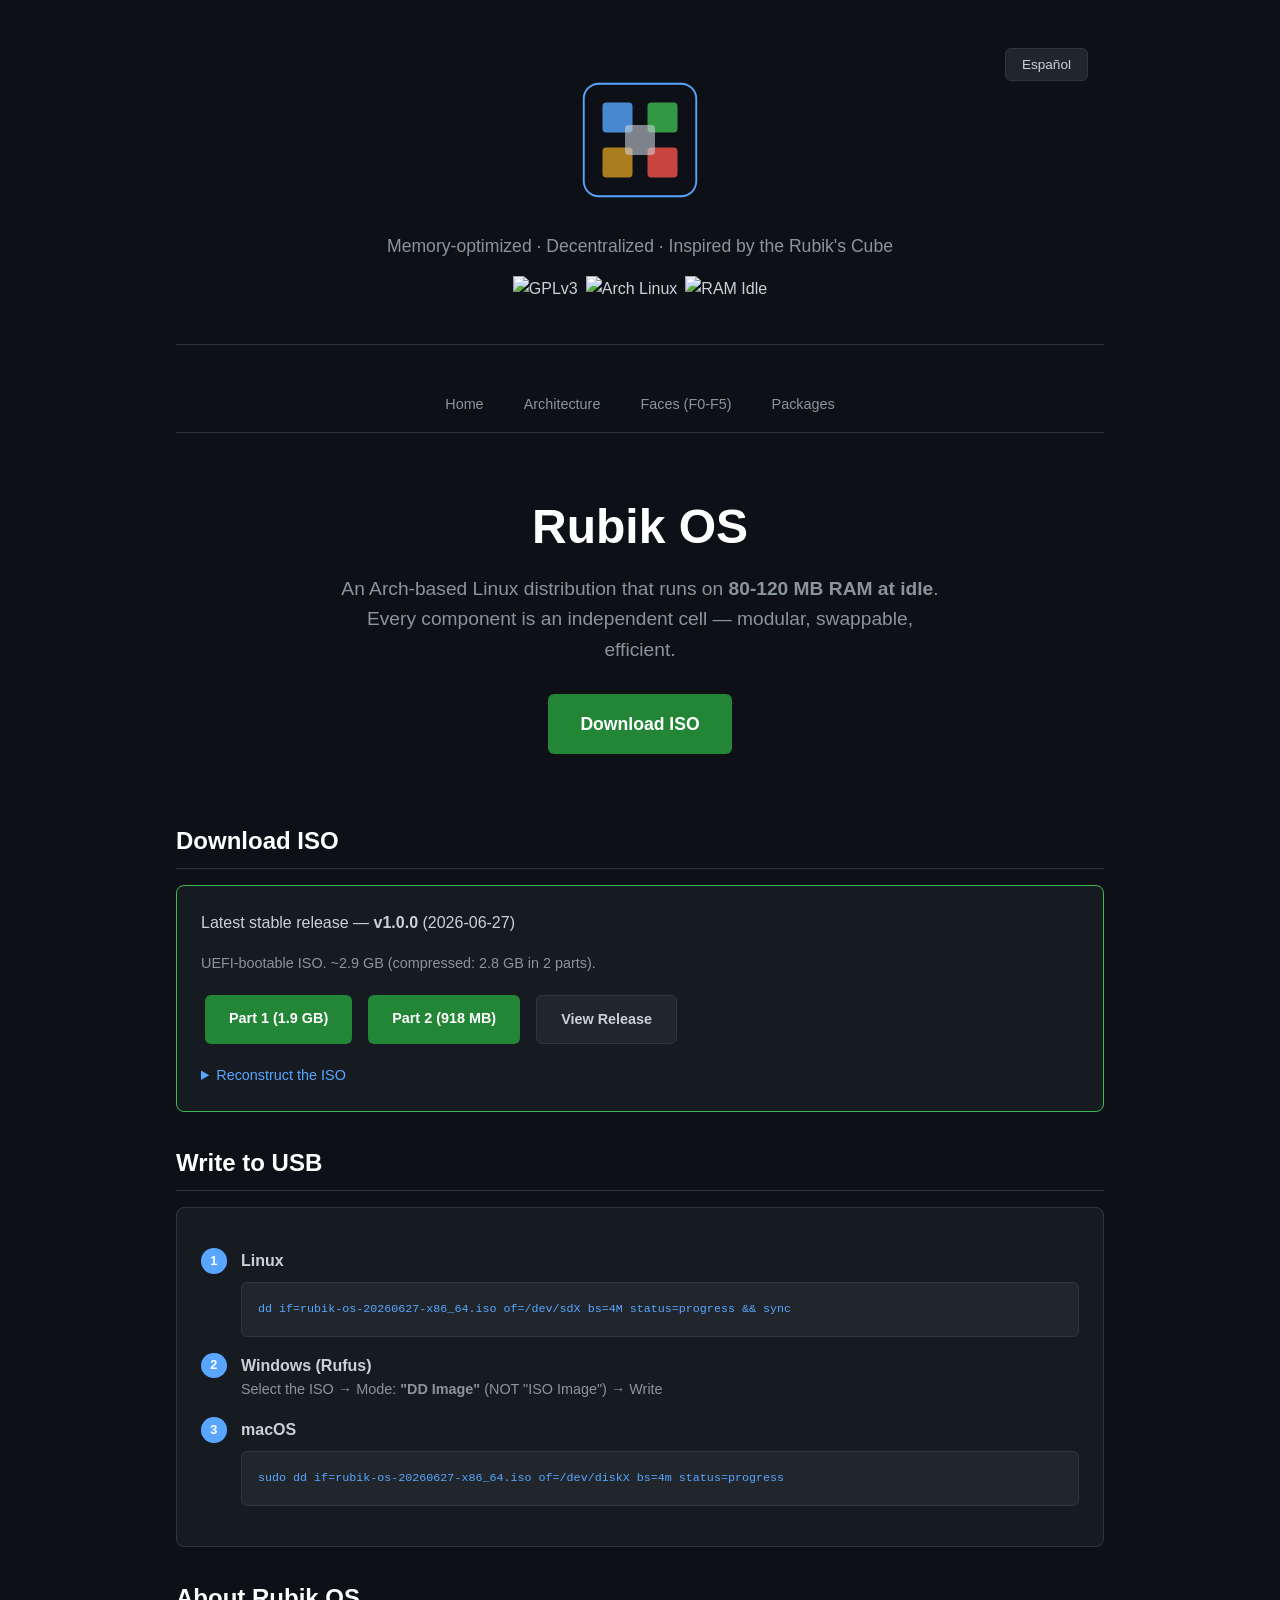
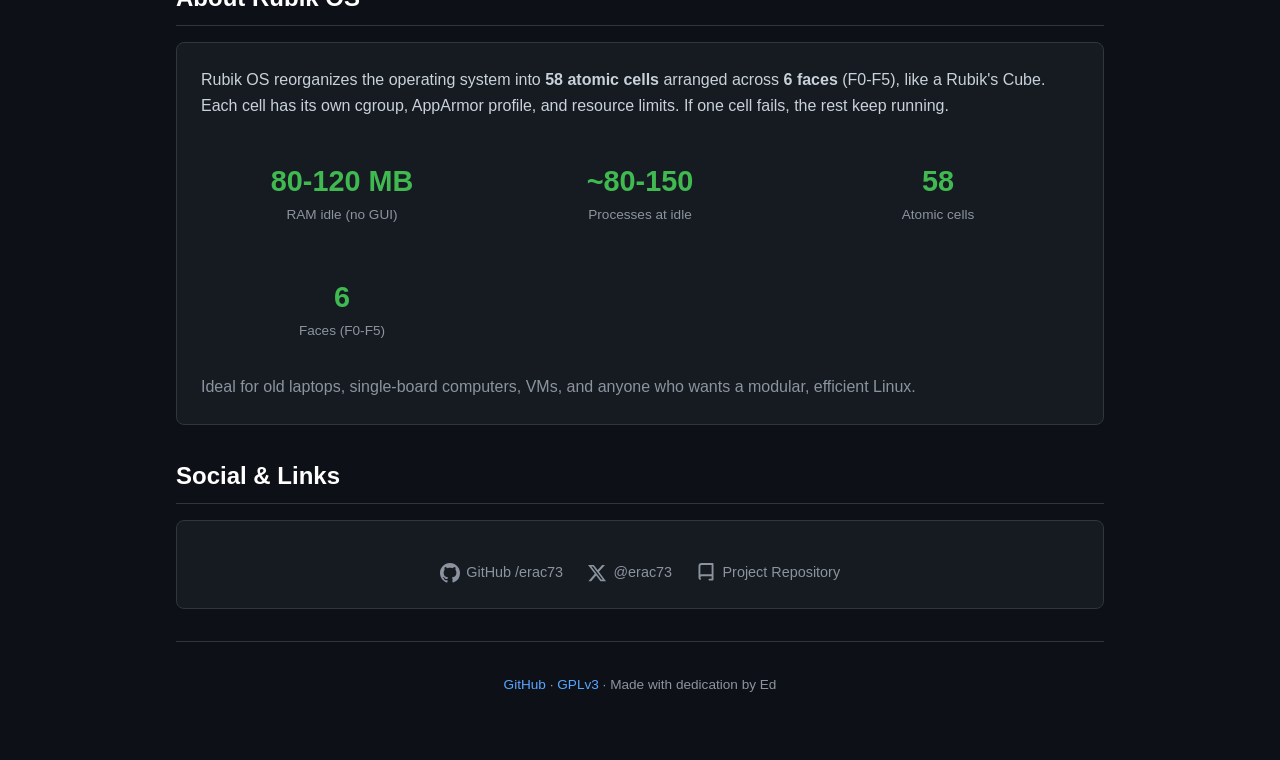
==== commit 3c38d355: "Fix lang toggle & split site into separate pages - Fix: remove initial toggleLang() call so page sta" ====
--- a/docs/index.html
+++ b/docs/index.html
@@ -22,8 +22,7 @@
     h3 { font-size: 1.2rem; color: var(--accent); margin: 1.5rem 0 0.5rem; }
     .card { background: #161b22; border: 1px solid var(--border); border-radius: 8px; padding: 1.5rem; margin: 1rem 0; }
     .card.download { border-color: var(--green); }
-    .card.face { border-left: 4px solid var(--accent); }
-    .btn { display: inline-block; padding: 0.75rem 1.5rem; border-radius: 6px; text-decoration: none; font-weight: 600; font-size: 0.9rem; margin: 0.25rem; cursor: pointer; }
+    .btn { display: inline-block; padding: 0.75rem 1.5rem; border-radius: 6px; text-decoration: none; font-weight: 600; font-size: 0.9rem; margin: 0.25rem; }
     .btn-primary { background: #238636; color: #fff; }
     .btn-primary:hover { background: #2ea043; }
     .btn-secondary { background: #21262d; color: var(--fg); border: 1px solid var(--border); }
@@ -42,28 +41,23 @@
     .step::before { counter-increment: step; content: counter(step); position: absolute; left: 0; top: 0; background: var(--accent); color: #fff; width: 1.6rem; height: 1.6rem; border-radius: 50%; display: flex; align-items: center; justify-content: center; font-size: 0.8rem; font-weight: 700; }
     footer { text-align: center; padding: 2rem 0; margin-top: 2rem; border-top: 1px solid var(--border); color: #8b949e; font-size: 0.85rem; }
     footer a { color: var(--accent); text-decoration: none; }
-    .social { display: flex; justify-content: center; gap: 1.5rem; margin-top: 1rem; }
+    .social { display: flex; justify-content: center; gap: 1.5rem; margin-top: 1rem; flex-wrap: wrap; }
     .social a { color: #8b949e; text-decoration: none; display: flex; align-items: center; gap: 0.4rem; font-size: 0.9rem; }
     .social a:hover { color: var(--accent); }
     .social svg { width: 20px; height: 20px; fill: currentColor; }
     .es { display: none; }
-    table { width: 100%; border-collapse: collapse; font-size: 0.9rem; }
-    th, td { text-align: left; padding: 0.5rem; border-bottom: 1px solid var(--border); }
-    th { color: var(--accent); }
-    .cell-grid { display: grid; grid-template-columns: repeat(auto-fill, minmax(280px, 1fr)); gap: 0.75rem; }
-    .cell-item { background: #0d1117; border: 1px solid var(--border); border-radius: 6px; padding: 0.75rem; }
-    .cell-item strong { color: #fff; }
-    .cell-item span { color: #8b949e; font-size: 0.85rem; }
-    .nav-links { display: flex; justify-content: center; gap: 1.5rem; flex-wrap: wrap; margin: 1rem 0; }
-    .nav-links a { color: #8b949e; text-decoration: none; font-size: 0.9rem; }
-    .nav-links a:hover { color: var(--accent); }
-    @media (max-width: 600px) { header h1 { font-size: 1.8rem; } .container { padding: 1rem; } .lang-btn { position: static; margin-top: 1rem; } }
+    .nav-bar { display: flex; justify-content: center; gap: 1.5rem; flex-wrap: wrap; margin: 1.5rem 0; padding: 0.75rem 0; border-bottom: 1px solid var(--border); }
+    .nav-bar a { color: #8b949e; text-decoration: none; font-size: 0.9rem; padding: 0.25rem 0.5rem; border-radius: 4px; }
+    .nav-bar a:hover { color: var(--accent); background: #21262d; }
+    .hero { text-align: center; padding: 2rem 0; }
+    .hero h1 { font-size: 3rem; color: #fff; margin-bottom: 0.5rem; }
+    .hero p { font-size: 1.2rem; color: #8b949e; max-width: 600px; margin: 0 auto; }
+    @media (max-width: 600px) { header h1 { font-size: 1.8rem; } .container { padding: 1rem; } .lang-btn { position: static; margin-top: 1rem; } .hero h1 { font-size: 2rem; } }
   </style>
 </head>
 <body>
   <div class="container">
 
-    <!-- ===== HEADER ===== -->
     <header>
       <button class="lang-btn" onclick="toggleLang()" id="langBtn">Español</button>
       <svg class="logo" viewBox="0 0 256 256" fill="none" xmlns="http://www.w3.org/2000/svg">
@@ -74,33 +68,31 @@
         <rect x="144" y="144" width="64" height="64" rx="8" fill="#f85149" opacity="0.8"/>
         <rect x="96" y="96" width="64" height="64" rx="8" fill="#c9d1d9" opacity="0.6"/>
       </svg>
-      <h1>Rubik OS</h1>
-      <p class="en">Memory-optimized. Decentralized architecture. Inspired by the Rubik's Cube.</p>
-      <p class="es">Optimizada para memoria. Arquitectura descentralizada. Inspirada en el Cubo Rubik.</p>
+      <p class="en">Memory-optimized &middot; Decentralized &middot; Inspired by the Rubik's Cube</p>
+      <p class="es">Optimizada para memoria &middot; Descentralizada &middot; Inspirada en el Cubo Rubik</p>
       <div class="badges">
-        <img src="https://img.shields.io/badge/License-GPLv3-blue.svg" alt="License GPLv3">
+        <img src="https://img.shields.io/badge/License-GPLv3-blue.svg" alt="GPLv3">
         <img src="https://img.shields.io/badge/Base-Arch_Linux-1793D1?logo=arch-linux&logoColor=white" alt="Arch Linux">
         <img src="https://img.shields.io/badge/RAM_idle-80%E2%80%93120_MB-success" alt="RAM Idle">
       </div>
     </header>
 
-    <!-- ===== NAV ===== -->
-    <nav class="nav-links">
-      <a href="#download" class="en">Download</a>
-      <a href="#download" class="es">Descargar</a>
-      <a href="#about" class="en">About</a>
-      <a href="#about" class="es">Acerca de</a>
-      <a href="#architecture" class="en">Architecture</a>
-      <a href="#architecture" class="es">Arquitectura</a>
-      <a href="#faces" class="en">Faces (F0-F5)</a>
-      <a href="#faces" class="es">Caras (F0-F5)</a>
-      <a href="#repo" class="en">Packages</a>
-      <a href="#repo" class="es">Paquetes</a>
-      <a href="#build" class="en">Build</a>
-      <a href="#build" class="es">Construir</a>
+    <nav class="nav-bar">
+      <a href="/rubik-os/" class="en">Home</a><a href="/rubik-os/" class="es">Inicio</a>
+      <a href="/rubik-os/docs/architecture.html" class="en">Architecture</a><a href="/rubik-os/docs/architecture.html" class="es">Arquitectura</a>
+      <a href="/rubik-os/docs/faces.html" class="en">Faces (F0-F5)</a><a href="/rubik-os/docs/faces.html" class="es">Caras</a>
+      <a href="/rubik-os/docs/packages.html" class="en">Packages</a><a href="/rubik-os/docs/packages.html" class="es">Paquetes</a>
     </nav>
 
-    <!-- ===== DOWNLOAD ===== -->
+    <div class="hero">
+      <h1>Rubik OS</h1>
+      <p class="en">An Arch-based Linux distribution that runs on <strong>80-120 MB RAM at idle</strong>.<br>Every component is an independent cell — modular, swappable, efficient.</p>
+      <p class="es">Una distribución Linux basada en Arch que funciona con <strong>80-120 MB RAM en idle</strong>.<br>Cada componente es una celda independiente — modular, intercambiable, eficiente.</p>
+      <div style="margin-top:1.5rem">
+        <a href="#download" class="btn btn-primary" style="font-size:1.1rem;padding:1rem 2rem"><span class="en">Download ISO</span><span class="es">Descargar ISO</span></a>
+      </div>
+    </div>
+
     <section id="download">
       <h2 class="en">Download ISO</h2>
       <h2 class="es">Descargar ISO</h2>
@@ -123,7 +115,6 @@
       </div>
     </section>
 
-    <!-- ===== WRITE TO USB ===== -->
     <section>
       <h2 class="en">Write to USB</h2>
       <h2 class="es">Grabar en USB</h2>
@@ -146,276 +137,46 @@
       </div>
     </section>
 
-    <!-- ===== ABOUT ===== -->
-    <section id="about">
+    <section>
       <h2 class="en">About Rubik OS</h2>
       <h2 class="es">Acerca de Rubik OS</h2>
       <div class="card">
-        <p class="en">Rubik OS is an Arch-based Linux distribution that runs on <strong>80-120 MB RAM at idle</strong>. It reorganizes every component as an <strong>independent cell</strong> — like the faces of a Rubik's Cube — with its own cgroup, AppArmor profile, and resource limits.</p>
-        <p class="es">Rubik OS es una distribución Linux basada en Arch que funciona con <strong>80-120 MB RAM en idle</strong>. Reorganiza cada componente como una <strong>celda independiente</strong> — como las caras de un Cubo Rubik — con su propio cgroup, perfil AppArmor y límites de recursos.</p>
+        <p class="en">Rubik OS reorganizes the operating system into <strong>58 atomic cells</strong> arranged across <strong>6 faces</strong> (F0-F5), like a Rubik's Cube. Each cell has its own cgroup, AppArmor profile, and resource limits. If one cell fails, the rest keep running.</p>
+        <p class="es">Rubik OS reorganiza el sistema operativo en <strong>58 celdas atómicas</strong> distribuidas en <strong>6 caras</strong> (F0-F5), como un Cubo Rubik. Cada celda tiene su propio cgroup, perfil AppArmor y límites de recursos. Si una celda falla, las demás continúan.</p>
         <div class="grid" style="margin-top:1.5rem">
-          <div class="stat"><div class="stat-value">80-120 MB</div><div class="stat-label" class="en">RAM idle (no GUI)</div><div class="stat-label" class="es">RAM idle (sin GUI)</div></div>
-          <div class="stat"><div class="stat-value">~80-150</div><div class="stat-label" class="en">Processes at idle</div><div class="stat-label" class="es">Procesos en idle</div></div>
-          <div class="stat"><div class="stat-value">58</div><div class="stat-label" class="en">Atomic cells</div><div class="stat-label" class="es">Celdas atómicas</div></div>
-          <div class="stat"><div class="stat-value">6</div><div class="stat-label" class="en">Faces (F0-F5)</div><div class="stat-label" class="es">Caras (F0-F5)</div></div>
+          <div class="stat"><div class="stat-value">80-120 MB</div><div class="stat-label en">RAM idle (no GUI)</div><div class="stat-label es">RAM idle (sin GUI)</div></div>
+          <div class="stat"><div class="stat-value">~80-150</div><div class="stat-label en">Processes at idle</div><div class="stat-label es">Procesos en idle</div></div>
+          <div class="stat"><div class="stat-value">58</div><div class="stat-label en">Atomic cells</div><div class="stat-label es">Celdas atómicas</div></div>
+          <div class="stat"><div class="stat-value">6</div><div class="stat-label en">Faces (F0-F5)</div><div class="stat-label es">Caras (F0-F5)</div></div>
         </div>
         <p style="margin-top:1rem;color:#8b949e" class="en">Ideal for old laptops, single-board computers, VMs, and anyone who wants a modular, efficient Linux.</p>
         <p style="margin-top:1rem;color:#8b949e" class="es">Ideal para laptops viejas, single-board computers, VMs y cualquiera que quiera un Linux modular y eficiente.</p>
       </div>
-
-      <h3 class="en">Expected Performance</h3>
-      <h3 class="es">Rendimiento Esperado</h3>
-      <div class="card">
-        <table>
-          <tr><th class="en">Metric</th><th class="es">Métrica</th><th>Standard Linux</th><th>Rubik OS</th><th class="en">Improvement</th><th class="es">Mejora</th></tr>
-          <tr><td class="en">RAM idle (no GUI)</td><td class="es">RAM idle (sin GUI)</td><td>~300-400 MB</td><td>~80-120 MB</td><td>60-70%</td></tr>
-          <tr><td class="en">RAM idle (with GUI)</td><td class="es">RAM idle (con GUI)</td><td>~800-1200 MB</td><td>~250-400 MB</td><td>55-65%</td></tr>
-          <tr><td class="en">Boot to shell</td><td class="es">Arranque a shell</td><td>~15-30s</td><td>~5-10s</td><td>50-65%</td></tr>
-          <tr><td class="en">Boot to GUI</td><td class="es">Arranque a GUI</td><td>~30-60s</td><td>~10-20s</td><td>55-65%</td></tr>
-          <tr><td class="en">Processes at idle</td><td class="es">Procesos en idle</td><td>~400-600</td><td>~80-150</td><td>60-75%</td></tr>
-        </table>
-      </div>
     </section>
 
-    <!-- ===== ARCHITECTURE ===== -->
-    <section id="architecture">
-      <h2 class="en">Architecture</h2>
-      <h2 class="es">Arquitectura</h2>
-
-      <div class="card">
-        <h3 class="en">The Rubik's Cube Model</h3>
-        <h3 class="es">El Modelo del Cubo Rubik</h3>
-        <p class="en">Rubik OS organizes the operating system as a Rubik's Cube: <strong>6 faces</strong>, each with <strong>9 cells</strong> (for F0-F4) or <strong>11 cells</strong> (F3), totaling <strong>58 atomic cells</strong>.</p>
-        <p class="es">Rubik OS organiza el sistema operativo como un Cubo Rubik: <strong>6 caras</strong>, cada una con <strong>9 celdas</strong> (F0-F4) u <strong>11 celdas</strong> (F3), totalizando <strong>58 celdas atómicas</strong>.</p>
-        <pre style="font-size:0.7rem;line-height:1.2">        ┌─────┬─────┬─────┐
-        │ F4  │ F4  │ F4  │  ← Face 4: UI / Experience
-        │ (0) │ (1) │ (2) │
-        ├─────┼─────┼─────┤
-        │ F4  │ F4  │ F4  │
-        │ (3) │ (4) │ (5) │
-        ├─────┼─────┼─────┤
-        │ F4  │ F4  │ F4  │
-        │ (6) │ (7) │ (8) │
-┌───────┼─────┼─────┼─────┼───────┬─────┬─────┬─────┐
-│ F5(0) │ F5  │ F5  │ F3  │ F3(0) │ F3  │ F3  │ F3  │
-│       │ (1) │ (2) │ (0) │       │ (1) │ (2) │ (3) │
-├───────┼─────┼─────┼─────┼───────┼─────┼─────┼─────┤
-│ F5(3) │ F5  │ F5  │ F3  │ F3(4) │ F3  │ F3  │ F3  │
-│       │ (4) │ (5) │ (4) │       │ (5) │ (6) │ (7) │
-├───────┼─────┼─────┼─────┼───────┼─────┼─────┼─────┤
-│ F5(6) │ F5  │ F5  │ F3  │ F3(8) │ F3  │ F3  │ F3  │
-│       │ (7) │ (8) │ (6) │       │ (9) │ (10)│ (11)│
-└───────┼─────┼─────┼─────┼───────┴─────┴─────┴─────┘
-        │ F2  │ F2  │ F2  │
-        │ (0) │ (1) │ (2) │
-        ├─────┼─────┼─────┤
-        │ F2  │ F2  │ F2  │
-        │ (3) │ (4) │ (5) │
-        ├─────┼─────┼─────┤
-        │ F2  │ F2  │ F2  │
-        │ (6) │ (7) │ (8) │
-        └─────┴─────┴─────┘
-               │ F1  │ F1  │ F1  │
-               │ (0) │ (1) │ (2) │
-               ├─────┼─────┼─────┤
-               │ F1  │ F1  │ F1  │
-               │ (3) │ (4) │ (5) │
-               ├─────┼─────┼─────┤
-               │ F1  │ F1  │ F1  │
-               │ (6) │ (7) │ (8) │
-               └─────┴─────┴─────┘
-                      │ F0  │ F0  │ F0  │
-                      │ (0) │ (1) │ (2) │
-                      ├─────┼─────┼─────┤
-                      │ F0  │ F0  │ F0  │
-                      │ (3) │ (4) │ (5) │
-                      ├─────┼─────┼─────┤
-                      │ F0  │ F0  │ F0  │
-                      │ (6) │ (7) │ (8) │
-                      └─────┴─────┴─────┘</pre>
-      </div>
-
-      <div class="card">
-        <h3 class="en">Architectural Principles</h3>
-        <h3 class="es">Principios Arquitectónicos</h3>
-        <ul>
-          <li><strong class="en">Decentralization</strong><strong class="es">Descentralización</strong> — <span class="en">Each cell is an independent process. If one fails, others keep running.</span><span class="es">Cada celda es un proceso independiente. Si una falla, las demás continúan.</span></li>
-          <li><strong class="en">Atomicity</strong><strong class="es">Atomicidad</strong> — <span class="en">Each cell does exactly one thing.</span><span class="es">Cada celda hace exactamente una cosa.</span></li>
-          <li><strong class="en">Hot-swappable (Rotation)</strong><strong class="es">Intercambiabilidad (Rotación)</strong> — <span class="en">Any cell can be replaced at runtime.</span><span class="es">Cada celda puede ser reemplazada en caliente.</span></li>
-          <li><strong class="en">Memory Efficiency</strong><strong class="es">Eficiencia de Memoria</strong> — <span class="en">ZRAM compression, on-demand services, shared memory pool between face cells.</span><span class="es">Compresión ZRAM, servicios bajo demanda, pool de memoria compartida entre celdas de la misma cara.</span></li>
-          <li><strong class="en">Flat Hierarchy</strong><strong class="es">Jerarquía plana</strong> — <span class="en">No unnecessary abstraction layers. Cells communicate directly.</span><span class="es">Sin capas de abstracción innecesarias. Comunicación directa entre celdas.</span></li>
-        </ul>
-      </div>
-
-      <div class="card">
-        <h3 class="en">The Rubik Orchestrator (rubikd)</h3>
-        <h3 class="es">El Orquestador Rubik (rubikd)</h3>
-        <p class="en">The central orchestrator manages cell lifecycle, dependencies, health checks, and memory metrics.</p>
-        <p class="es">El orquestador central gestiona el ciclo de vida de las celdas, dependencias, health checks y métricas de memoria.</p>
-        <pre><code>rubikctl status          <span class="en"># Status of all cells</span><span class="es"># Estado de todas las celdas</span>
-rubikctl rotate face-0   <span class="en"># Replace all cells in a face</span><span class="es"># Reemplazar todas las celdas de una cara</span>
-rubikctl cell enable F0.4 memory-compression
-rubikctl cell disable F2.2 defrag</code></pre>
-      </div>
-    </section>
-
-    <!-- ===== FACES ===== -->
-    <section id="faces">
-      <h2 class="en">Faces (F0-F5)</h2>
-      <h2 class="es">Caras (F0-F5)</h2>
-
-      <div class="card face" style="border-left-color:#58a6ff">
-        <h3>F0 — <span class="en">Kernel & Memory</span><span class="es">Kernel y Memoria</span></h3>
-        <div class="cell-grid">
-          <div class="cell-item"><strong>Kernel-lts</strong><br><span class="en">Linux LTS with Rubik patches</span><span class="es">Linux LTS con parches Rubik</span></div>
-          <div class="cell-item"><strong>Memory-compression</strong><br><span class="en">Dynamic ZRAM + zswap</span><span class="es">ZRAM + zswap dinámico</span></div>
-          <div class="cell-item"><strong>Swap-manager</strong><br><span class="en">Smart swap with page prioritization</span><span class="es">Swap inteligente con priorización</span></div>
-          <div class="cell-item"><strong>OOM-guard</strong><br><span class="en">EarlyOOM + notifications</span><span class="es">EarlyOOM + notificaciones</span></div>
-          <div class="cell-item"><strong>Hugepages</strong><br><span class="en">Dynamic transparent hugepages</span><span class="es">Hugepages transparentes dinámicas</span></div>
-          <div class="cell-item"><strong>Cache-tune</strong><br><span class="en">Auto vfs_cache_pressure, dirty_ratio</span><span class="es">Ajuste automático</span></div>
-          <div class="cell-item"><strong>IRQ-balance</strong><br><span class="en">Interrupt balancing across cores</span><span class="es">Balanceo de IRQ entre cores</span></div>
-          <div class="cell-item"><strong>CPU-gov</strong><br><span class="en">Adaptive CPU governor</span><span class="es">Gobernador adaptativo</span></div>
-          <div class="cell-item"><strong>Mem-forecast</strong><br><span class="en">ML-based memory usage predictor</span><span class="es">Predictor de memoria (ML ligero)</span></div>
-        </div>
-      </div>
-
-      <div class="card face" style="border-left-color:#3fb950">
-        <h3>F1 — <span class="en">Processes & Services</span><span class="es">Procesos y Servicios</span></h3>
-        <div class="cell-grid">
-          <div class="cell-item"><strong>Rubikd-orchestrator</strong><br><span class="en">Central cell orchestrator</span><span class="es">Orquestador central</span></div>
-          <div class="cell-item"><strong>Systemd-minimal</strong><br><span class="en">Systemd essentials only</span><span class="es">Systemd solo lo esencial</span></div>
-          <div class="cell-item"><strong>Cgroup-manager</strong><br><span class="en">cgroups v2 isolation</span><span class="es">Aislamiento cgroups v2</span></div>
-          <div class="cell-item"><strong>Sched-tune</strong><br><span class="en">CPU priority & affinity tuning</span><span class="es">Ajuste de prioridades CPU</span></div>
-          <div class="cell-item"><strong>Service-watcher</strong><br><span class="en">Auto-restart monitor</span><span class="es">Monitor con auto-reinicio</span></div>
-          <div class="cell-item"><strong>Log-forwarder</strong><br><span class="en">Minimal journald forwarding</span><span class="es">Forwarder de logs a journald</span></div>
-          <div class="cell-item"><strong>Initramfs</strong><br><span class="en">Minimal parallel boot initramfs</span><span class="es">Initramfs mínimo con arranque paralelo</span></div>
-          <div class="cell-item"><strong>Power-manager</strong><br><span class="en">Sleep states & frequency</span><span class="es">Gestión de sueño y frecuencia</span></div>
-        </div>
-      </div>
-
-      <div class="card face" style="border-left-color:#d29922">
-        <h3>F2 — <span class="en">Storage</span><span class="es">Almacenamiento</span></h3>
-        <div class="cell-grid">
-          <div class="cell-item"><strong>Fs-layout</strong><br><span class="en">Rubik directory structure</span><span class="es">Estructura de directorios Rubik</span></div>
-          <div class="cell-item"><strong>Cache-io</strong><br><span class="en">Smart I/O cache (bcache/lvmcache)</span><span class="es">Caché de E/S inteligente</span></div>
-          <div class="cell-item"><strong>Tmpfs-manager</strong><br><span class="en">/tmp, /var/tmp on tmpfs</span><span class="es">/tmp, /var/tmp en tmpfs</span></div>
-          <div class="cell-item"><strong>Trim-scheduler</strong><br><span class="en">Scheduled SSD TRIM</span><span class="es">TRIM programado para SSDs</span></div>
-          <div class="cell-item"><strong>Dedup</strong><br><span class="en">Block-level deduplication</span><span class="es">Deduplicación a nivel bloques</span></div>
-          <div class="cell-item"><strong>Fs-notify</strong><br><span class="en">fanotify filesystem events</span><span class="es">Notificaciones de cambios</span></div>
-          <div class="cell-item"><strong>Snapper</strong><br><span class="en">Recovery snapshots (btrfs/zfs)</span><span class="es">Snapshots de recuperación</span></div>
-          <div class="cell-item"><strong>Defrag-lite</strong><br><span class="en">Light background defrag</span><span class="es">Desfragmentación ligera</span></div>
-        </div>
-      </div>
-
-      <div class="card face" style="border-left-color:#f85149">
-        <h3>F3 — <span class="en">Network & Communication</span><span class="es">Red y Comunicación</span></h3>
-        <div class="cell-grid">
-          <div class="cell-item"><strong>Networkd</strong><br><span class="en">Minimal systemd-networkd</span><span class="es">systemd-networkd minimal</span></div>
-          <div class="cell-item"><strong>Firewall</strong><br><span class="en">nftables with predefined rules</span><span class="es">nftables con reglas predefinidas</span></div>
-          <div class="cell-item"><strong>Dns-cache</strong><br><span class="en">Local DNS resolver</span><span class="es">Resolver DNS local</span></div>
-          <div class="cell-item"><strong>Proxy-tun</strong><br><span class="en">Auto VPN/proxy tunnel</span><span class="es">Túnel automático</span></div>
-          <div class="cell-item"><strong>Net-monitor</strong><br><span class="en">Traffic & connection monitor</span><span class="es">Monitor de tráfico</span></div>
-          <div class="cell-item"><strong>Wifi-manager</strong><br><span class="en">iwd (minimal, no NetworkManager)</span><span class="es">iwd minimal</span></div>
-          <div class="cell-item"><strong>Bandwidth-limiter</strong><br><span class="en">Per-process bandwidth limit</span><span class="es">Límite de ancho de banda por proceso</span></div>
-          <div class="cell-item"><strong>Ntp-sync</strong><br><span class="en">chrony time sync</span><span class="es">Sincronización de tiempo</span></div>
-        </div>
-      </div>
-
-      <div class="card face" style="border-left-color:#c9d1d9">
-        <h3>F4 — <span class="en">Interface & Experience</span><span class="es">Interfaz y Experiencia</span></h3>
-        <div class="cell-grid">
-          <div class="cell-item"><strong>Wm-core</strong><br><span class="en">River (Wayland compositor)</span><span class="es">River (compositor Wayland)</span></div>
-          <div class="cell-item"><strong>Bar-status</strong><br><span class="en">waybar status bar</span><span class="es">Barra de estado waybar</span></div>
-          <div class="cell-item"><strong>Launcher</strong><br><span class="en">rofi/fuzzel app launcher</span><span class="es">Lanzador rofi/fuzzel</span></div>
-          <div class="cell-item"><strong>Terminal</strong><br><span class="en">foot terminal emulator</span><span class="es">Emulador de terminal foot</span></div>
-          <div class="cell-item"><strong>Notifier</strong><br><span class="en">mako/dunst notifications</span><span class="es">Notificaciones mako/dunst</span></div>
-          <div class="cell-item"><strong>Wallpaper</strong><br><span class="en">swaybg wallpaper manager</span><span class="es">Gestor de wallpaper</span></div>
-          <div class="cell-item"><strong>Clipboard</strong><br><span class="en">wl-clipboard</span><span class="es">Portapapeles</span></div>
-          <div class="cell-item"><strong>Idle-manager</strong><br><span class="en">swaylock idle/lockscreen</span><span class="es">Bloqueo de pantalla</span></div>
-        </div>
-      </div>
-
-      <div class="card face" style="border-left-color:#8b949e">
-        <h3>F5 — <span class="en">Security & Isolation</span><span class="es">Seguridad y Aislamiento</span></h3>
-        <div class="cell-grid">
-          <div class="cell-item"><strong>Apparmor</strong><br><span class="en">AppArmor profiles for all cells</span><span class="es">Perfiles AppArmor</span></div>
-          <div class="cell-item"><strong>Sandbox-exec</strong><br><span class="en">bubblewrap sandboxed execution</span><span class="es">Ejecución en sandbox</span></div>
-          <div class="cell-item"><strong>Audit</strong><br><span class="en">System event auditing</span><span class="es">Auditoría de eventos</span></div>
-          <div class="cell-item"><strong>Crypto</strong><br><span class="en">LUKS encryption + key mgmt</span><span class="es">Cifrado LUKS</span></div>
-          <div class="cell-item"><strong>Integrity</strong><br><span class="en">Package integrity verification</span><span class="es">Verificación de integridad</span></div>
-          <div class="cell-item"><strong>Firejail</strong><br><span class="en">App isolation sandbox</span><span class="es">Aislamiento de apps</span></div>
-          <div class="cell-item"><strong>Update-auth</strong><br><span class="en">Signed update authentication</span><span class="es">Autenticación de actualizaciones</span></div>
-          <div class="cell-item"><strong>Cell-isolation</strong><br><span class="en">namespace-based cell isolation</span><span class="es">Aislamiento entre celdas</span></div>
+    <section>
+      <h2 class="en">Social & Links</h2>
+      <h2 class="es">Redes y Enlaces</h2>
+      <div class="card" style="text-align:center">
+        <div class="social" style="font-size:1.1rem">
+          <a href="https://github.com/erac73" target="_blank" rel="noopener">
+            <svg viewBox="0 0 16 16"><path d="M8 0C3.58 0 0 3.58 0 8c0 3.54 2.29 6.53 5.47 7.59.4.07.55-.17.55-.38 0-.19-.01-.82-.01-1.49-2.01.37-2.53-.49-2.69-.94-.09-.23-.48-.94-.82-1.13-.28-.15-.68-.52-.01-.53.63-.01 1.08.58 1.23.82.72 1.21 1.87.87 2.33.66.07-.52.28-.87.51-1.07-1.78-.2-3.64-.89-3.64-3.95 0-.87.31-1.59.82-2.15-.08-.2-.36-1.02.08-2.12 0 0 .67-.21 2.2.82.64-.18 1.32-.27 2-.27.68 0 1.36.09 2 .27 1.53-1.04 2.2-.82 2.2-.82.44 1.1.16 1.92.08 2.12.51.56.82 1.27.82 2.15 0 3.07-1.87 3.75-3.65 3.95.29.25.54.73.54 1.48 0 1.07-.01 1.93-.01 2.2 0 .21.15.46.55.38A8.013 8.013 0 0016 8c0-4.42-3.58-8-8-8z"/></svg>
+            GitHub /erac73
+          </a>
+          <a href="https://x.com/erac73" target="_blank" rel="noopener">
+            <svg viewBox="0 0 24 24"><path d="M18.244 2.25h3.308l-7.227 8.26 8.502 11.24H16.17l-5.214-6.817L4.99 21.75H1.68l7.73-8.835L1.254 2.25H8.08l4.713 6.231zm-1.161 17.52h1.833L7.084 4.126H5.117z"/></svg>
+            @erac73
+          </a>
+          <a href="https://github.com/erac73/rubik-os" target="_blank" rel="noopener">
+            <svg viewBox="0 0 16 16"><path d="M2 2.5A2.5 2.5 0 014.5 0h8.75a.75.75 0 01.75.75v12.5a.75.75 0 01-.75.75h-2.5a.75.75 0 110-1.5h1.75v-2h-8a1 1 0 00-.714 1.7.75.75 0 01-1.072 1.05A2.495 2.495 0 012 11.5zm10.5-1h-8a1 1 0 00-1 1v6.708A2.486 2.486 0 014.5 9h8z"/></svg>
+            <span class="en">Project Repository</span><span class="es">Repositorio del Proyecto</span>
+          </a>
         </div>
       </div>
     </section>
 
-    <!-- ===== PACKAGE REPO ===== -->
-    <section id="repo">
-      <h2 class="en">Package Repository <code>[rubik]</code></h2>
-      <h2 class="es">Repositorio de paquetes <code>[rubik]</code></h2>
-      <div class="card">
-        <p class="en">Add the official Rubik OS repo to your <code>/etc/pacman.conf</code>:</p>
-        <p class="es">Agregá el repo oficial de Rubik OS a tu <code>/etc/pacman.conf</code>:</p>
-        <pre><code>[rubik]
-Server = https://erac73.github.io/rubik-os/repo/$arch</code></pre>
-        <p style="margin-top:0.5rem;color:#8b949e;font-size:0.9rem" class="en">Available packages:</p>
-        <p style="margin-top:0.5rem;color:#8b949e;font-size:0.9rem" class="es">Paquetes disponibles:</p>
-        <ul>
-          <li><code>rubik-core</code> — <span class="en">Rubik OS base (orchestrator, cells, faces, systemd units, AppArmor profiles)</span><span class="es">Sistema base de Rubik OS (orquestador, celdas, caras, systemd units, perfiles AppArmor)</span></li>
-          <li><code>rubik-face-0</code> to <code>rubik-face-5</code> — <span class="en">Scripts for each Rubik's Cube face</span><span class="es">Scripts de cada cara del Cubo Rubik</span></li>
-        </ul>
-        <div style="margin-top:1rem">
-          <p style="font-size:0.85rem;color:#8b949e" class="en">Then install with pacman:</p>
-          <p style="font-size:0.85rem;color:#8b949e" class="es">Luego instalá con pacman:</p>
-          <pre><code>pacman -Sy rubik-core</code></pre>
-        </div>
-      </div>
-    </section>
-
-    <!-- ===== BUILD ===== -->
-    <section id="build">
-      <h2 class="en">Build from Source</h2>
-      <h2 class="es">Construir desde fuente</h2>
-      <div class="card">
-        <pre><code>git clone https://github.com/erac73/rubik-os.git
-cd rubik-os
-./scripts/docker-build.sh</code></pre>
-      </div>
-    </section>
-
-    <!-- ===== CELL LIFECYCLE ===== -->
-    <section>
-      <h2 class="en">Cell Lifecycle</h2>
-      <h2 class="es">Ciclo de Vida de una Celda</h2>
-      <div class="card">
-        <pre><code>REGISTERED → LOADED → ACTIVE → HEALTHY
-                          ↓
-                     DEGRADED → RETRY → ACTIVE
-                          ↓
-                      FAILED → NOTIFY → RESTART</code></pre>
-        <p class="en" style="margin-top:0.5rem;color:#8b949e">The orchestrator monitors each cell's state and executes corrective actions automatically.</p>
-        <p class="es" style="margin-top:0.5rem;color:#8b949e">El orquestador monitorea el estado de cada celda y ejecuta acciones correctivas automáticamente.</p>
-      </div>
-    </section>
-
-    <!-- ===== FOOTER ===== -->
     <footer>
-      <div class="social">
-        <a href="https://github.com/erac73" target="_blank" rel="noopener">
-          <svg viewBox="0 0 16 16"><path d="M8 0C3.58 0 0 3.58 0 8c0 3.54 2.29 6.53 5.47 7.59.4.07.55-.17.55-.38 0-.19-.01-.82-.01-1.49-2.01.37-2.53-.49-2.69-.94-.09-.23-.48-.94-.82-1.13-.28-.15-.68-.52-.01-.53.63-.01 1.08.58 1.23.82.72 1.21 1.87.87 2.33.66.07-.52.28-.87.51-1.07-1.78-.2-3.64-.89-3.64-3.95 0-.87.31-1.59.82-2.15-.08-.2-.36-1.02.08-2.12 0 0 .67-.21 2.2.82.64-.18 1.32-.27 2-.27.68 0 1.36.09 2 .27 1.53-1.04 2.2-.82 2.2-.82.44 1.1.16 1.92.08 2.12.51.56.82 1.27.82 2.15 0 3.07-1.87 3.75-3.65 3.95.29.25.54.73.54 1.48 0 1.07-.01 1.93-.01 2.2 0 .21.15.46.55.38A8.013 8.013 0 0016 8c0-4.42-3.58-8-8-8z"/></svg>
-          GitHub
-        </a>
-        <a href="https://x.com/erac73" target="_blank" rel="noopener">
-          <svg viewBox="0 0 24 24"><path d="M18.244 2.25h3.308l-7.227 8.26 8.502 11.24H16.17l-5.214-6.817L4.99 21.75H1.68l7.73-8.835L1.254 2.25H8.08l4.713 6.231zm-1.161 17.52h1.833L7.084 4.126H5.117z"/></svg>
-          @erac73
-        </a>
-      </div>
-      <p style="margin-top:1rem">
-        <a href="https://github.com/erac73/rubik-os">GitHub</a> &middot;
-        <a href="https://github.com/erac73/rubik-os/blob/main/LICENSE">GPLv3</a> &middot;
-        <span class="en">Made with dedication by Ed</span><span class="es">Hecho con dedicación por Ed</span>
-      </p>
+      <p><a href="https://github.com/erac73/rubik-os">GitHub</a> &middot; <a href="https://github.com/erac73/rubik-os/blob/main/LICENSE">GPLv3</a> &middot; <span class="en">Made with dedication by Ed</span><span class="es">Hecho con dedicación por Ed</span></p>
     </footer>
 
   </div>
@@ -430,7 +191,6 @@
         el.style.display = el.classList.contains(lang) ? '' : 'none';
       }
     }
-    toggleLang();
   </script>
 </body>
 </html>
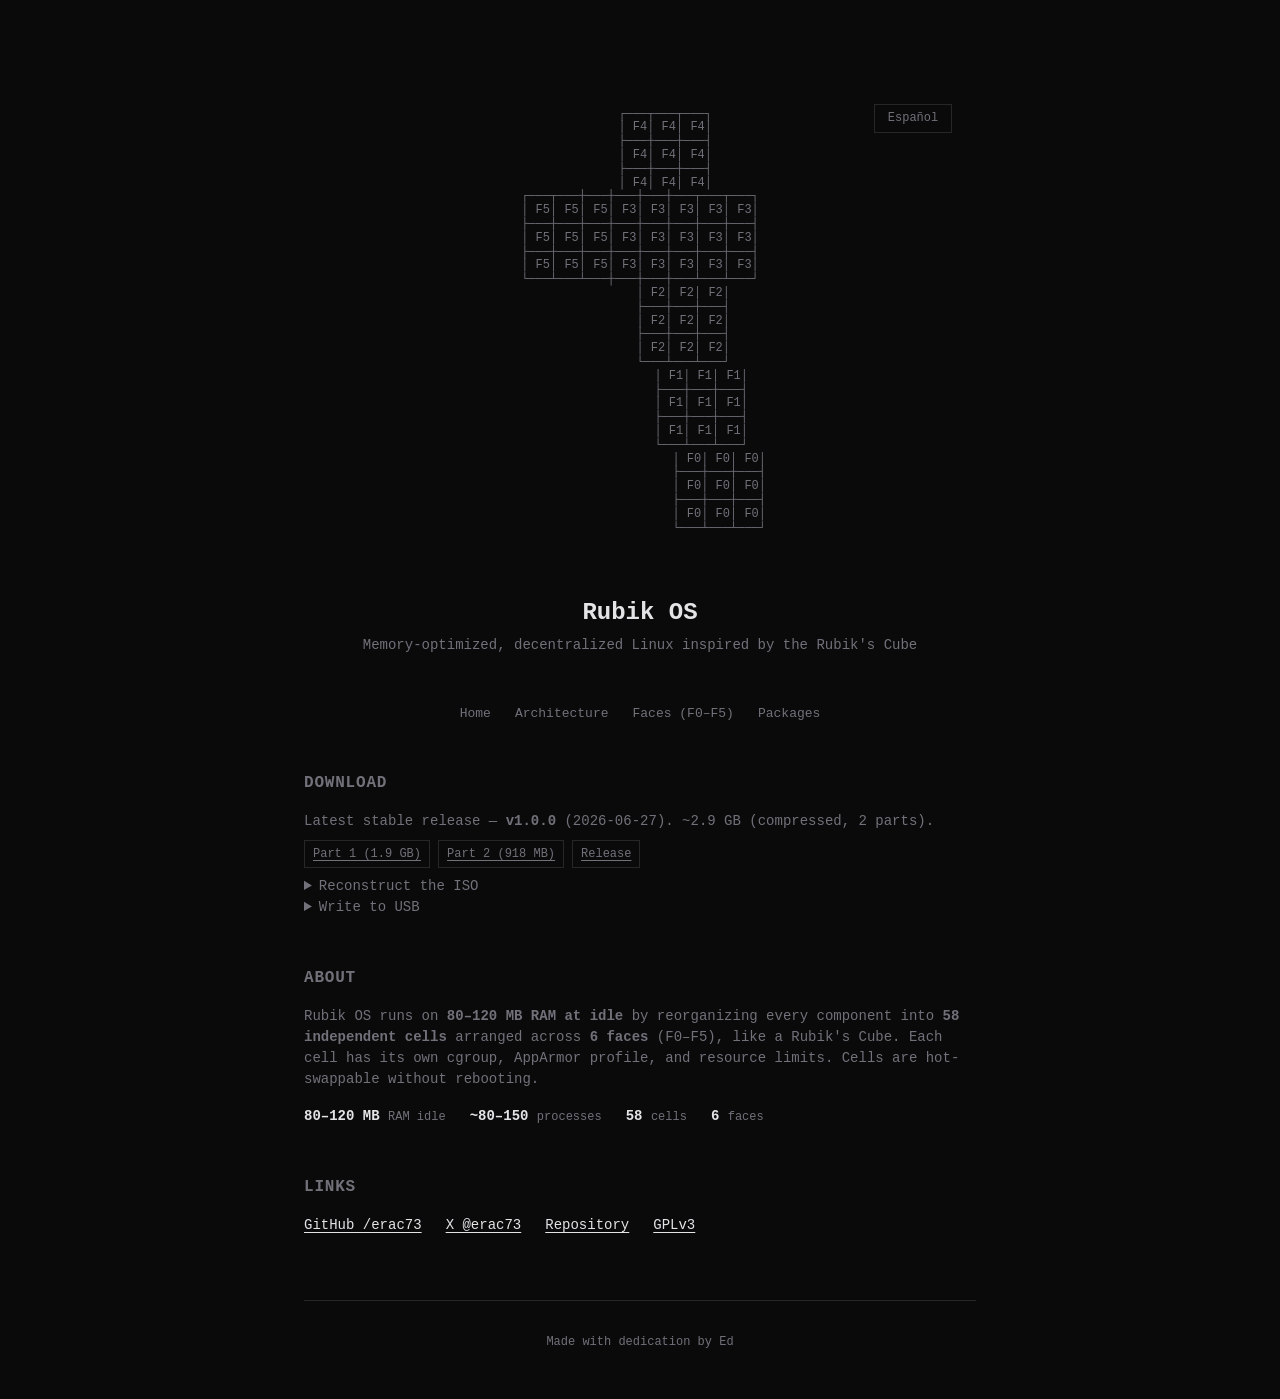
==== commit ba6e15c7: "Redesign website in Omarchy style - Minimal monospace dark theme inspired by omarchy.org - ASCII art" ====
--- a/docs/index.html
+++ b/docs/index.html
@@ -3,180 +3,115 @@
 <head>
   <meta charset="UTF-8">
   <meta name="viewport" content="width=device-width, initial-scale=1.0">
-  <title>Rubik OS — Memory-optimized. Decentralized architecture.</title>
-  <meta name="description" content="Rubik OS is an Arch-based Linux distribution optimized for low-resource hardware. 80-120 MB RAM at idle.">
-  <style>
-    :root { --bg: #0d1117; --fg: #c9d1d9; --accent: #58a6ff; --border: #30363d; --green: #3fb950; --orange: #d29922; --red: #f85149; }
-    * { margin: 0; padding: 0; box-sizing: border-box; }
-    body { font-family: -apple-system, BlinkMacSystemFont, 'Segoe UI', Helvetica, Arial, sans-serif; background: var(--bg); color: var(--fg); line-height: 1.6; }
-    .container { max-width: 960px; margin: 0 auto; padding: 2rem 1rem; }
-    header { text-align: center; padding: 3rem 0 2rem; border-bottom: 1px solid var(--border); margin-bottom: 2rem; position: relative; }
-    header h1 { font-size: 2.5rem; color: #fff; }
-    header p { font-size: 1.1rem; color: #8b949e; margin-top: 0.5rem; }
-    .badges { margin: 1rem 0; display: flex; justify-content: center; gap: 0.5rem; flex-wrap: wrap; }
-    .badges img { height: 20px; }
-    .logo { width: 120px; height: 120px; margin-bottom: 1rem; }
-    .lang-btn { position: absolute; top: 1rem; right: 1rem; background: #21262d; border: 1px solid var(--border); color: var(--fg); padding: 0.5rem 1rem; border-radius: 6px; cursor: pointer; font-size: 0.85rem; }
-    .lang-btn:hover { background: #30363d; }
-    h2 { font-size: 1.5rem; color: #fff; margin: 2rem 0 1rem; padding-bottom: 0.5rem; border-bottom: 1px solid var(--border); }
-    h3 { font-size: 1.2rem; color: var(--accent); margin: 1.5rem 0 0.5rem; }
-    .card { background: #161b22; border: 1px solid var(--border); border-radius: 8px; padding: 1.5rem; margin: 1rem 0; }
-    .card.download { border-color: var(--green); }
-    .btn { display: inline-block; padding: 0.75rem 1.5rem; border-radius: 6px; text-decoration: none; font-weight: 600; font-size: 0.9rem; margin: 0.25rem; }
-    .btn-primary { background: #238636; color: #fff; }
-    .btn-primary:hover { background: #2ea043; }
-    .btn-secondary { background: #21262d; color: var(--fg); border: 1px solid var(--border); }
-    .btn-secondary:hover { background: #30363d; }
-    code { background: #21262d; padding: 0.2em 0.4em; border-radius: 4px; font-size: 0.9em; color: var(--accent); }
-    pre { background: #21262d; border: 1px solid var(--border); border-radius: 6px; padding: 1rem; overflow-x: auto; margin: 0.5rem 0; }
-    pre code { background: none; padding: 0; }
-    ul { padding-left: 1.5rem; }
-    li { margin: 0.5rem 0; }
-    .grid { display: grid; grid-template-columns: repeat(auto-fit, minmax(220px, 1fr)); gap: 1rem; }
-    .stat { text-align: center; padding: 1rem; }
-    .stat-value { font-size: 1.8rem; font-weight: 700; color: var(--green); }
-    .stat-label { font-size: 0.85rem; color: #8b949e; }
-    .steps { counter-reset: step; }
-    .step { margin: 1rem 0; padding-left: 2.5rem; position: relative; }
-    .step::before { counter-increment: step; content: counter(step); position: absolute; left: 0; top: 0; background: var(--accent); color: #fff; width: 1.6rem; height: 1.6rem; border-radius: 50%; display: flex; align-items: center; justify-content: center; font-size: 0.8rem; font-weight: 700; }
-    footer { text-align: center; padding: 2rem 0; margin-top: 2rem; border-top: 1px solid var(--border); color: #8b949e; font-size: 0.85rem; }
-    footer a { color: var(--accent); text-decoration: none; }
-    .social { display: flex; justify-content: center; gap: 1.5rem; margin-top: 1rem; flex-wrap: wrap; }
-    .social a { color: #8b949e; text-decoration: none; display: flex; align-items: center; gap: 0.4rem; font-size: 0.9rem; }
-    .social a:hover { color: var(--accent); }
-    .social svg { width: 20px; height: 20px; fill: currentColor; }
-    .es { display: none; }
-    .nav-bar { display: flex; justify-content: center; gap: 1.5rem; flex-wrap: wrap; margin: 1.5rem 0; padding: 0.75rem 0; border-bottom: 1px solid var(--border); }
-    .nav-bar a { color: #8b949e; text-decoration: none; font-size: 0.9rem; padding: 0.25rem 0.5rem; border-radius: 4px; }
-    .nav-bar a:hover { color: var(--accent); background: #21262d; }
-    .hero { text-align: center; padding: 2rem 0; }
-    .hero h1 { font-size: 3rem; color: #fff; margin-bottom: 0.5rem; }
-    .hero p { font-size: 1.2rem; color: #8b949e; max-width: 600px; margin: 0 auto; }
-    @media (max-width: 600px) { header h1 { font-size: 1.8rem; } .container { padding: 1rem; } .lang-btn { position: static; margin-top: 1rem; } .hero h1 { font-size: 2rem; } }
-  </style>
+  <title>Rubik OS — Memory-optimized Linux</title>
+  <meta name="description" content="Rubik OS is an Arch-based Linux distribution optimized for low-resource hardware. 80–120 MB RAM at idle.">
+  <link rel="stylesheet" href="style.css">
 </head>
 <body>
   <div class="container">
 
-    <header>
+    <header style="position:relative">
       <button class="lang-btn" onclick="toggleLang()" id="langBtn">Español</button>
-      <svg class="logo" viewBox="0 0 256 256" fill="none" xmlns="http://www.w3.org/2000/svg">
-        <rect x="8" y="8" width="240" height="240" rx="32" stroke="#58a6ff" stroke-width="4"/>
-        <rect x="48" y="48" width="64" height="64" rx="8" fill="#58a6ff" opacity="0.8"/>
-        <rect x="144" y="48" width="64" height="64" rx="8" fill="#3fb950" opacity="0.8"/>
-        <rect x="48" y="144" width="64" height="64" rx="8" fill="#d29922" opacity="0.8"/>
-        <rect x="144" y="144" width="64" height="64" rx="8" fill="#f85149" opacity="0.8"/>
-        <rect x="96" y="96" width="64" height="64" rx="8" fill="#c9d1d9" opacity="0.6"/>
-      </svg>
-      <p class="en">Memory-optimized &middot; Decentralized &middot; Inspired by the Rubik's Cube</p>
-      <p class="es">Optimizada para memoria &middot; Descentralizada &middot; Inspirada en el Cubo Rubik</p>
-      <div class="badges">
-        <img src="https://img.shields.io/badge/License-GPLv3-blue.svg" alt="GPLv3">
-        <img src="https://img.shields.io/badge/Base-Arch_Linux-1793D1?logo=arch-linux&logoColor=white" alt="Arch Linux">
-        <img src="https://img.shields.io/badge/RAM_idle-80%E2%80%93120_MB-success" alt="RAM Idle">
+      <div class="ascii">
+        <pre>       ┌───┬───┬───┐
+       │ F4│ F4│ F4│
+       ├───┼───┼───┤
+       │ F4│ F4│ F4│
+       ├───┼───┼───┤
+       │ F4│ F4│ F4│
+┌───┬───┼───┼───┼───┼───┬───┬───┐
+│ F5│ F5│ F5│ F3│ F3│ F3│ F3│ F3│
+├───┼───┼───┼───┼───┼───┼───┼───┤
+│ F5│ F5│ F5│ F3│ F3│ F3│ F3│ F3│
+├───┼───┼───┼───┼───┼───┼───┼───┤
+│ F5│ F5│ F5│ F3│ F3│ F3│ F3│ F3│
+└───┴───┴───┼───┼───┼───┴───┴───┘
+            │ F2│ F2│ F2│
+            ├───┼───┼───┤
+            │ F2│ F2│ F2│
+            ├───┼───┼───┤
+            │ F2│ F2│ F2│
+            └───┴───┴───┘
+                 │ F1│ F1│ F1│
+                 ├───┼───┼───┤
+                 │ F1│ F1│ F1│
+                 ├───┼───┼───┤
+                 │ F1│ F1│ F1│
+                 └───┴───┴───┘
+                      │ F0│ F0│ F0│
+                      ├───┼───┼───┤
+                      │ F0│ F0│ F0│
+                      ├───┼───┼───┤
+                      │ F0│ F0│ F0│
+                      └───┴───┴───┘</pre>
       </div>
+      <h1>Rubik OS</h1>
+      <p class="en">Memory-optimized, decentralized Linux inspired by the Rubik's Cube</p>
+      <p class="es">Linux optimizado para memoria, descentralizado, inspirado en el Cubo Rubik</p>
     </header>
 
-    <nav class="nav-bar">
+    <nav class="nav-links">
       <a href="/rubik-os/" class="en">Home</a><a href="/rubik-os/" class="es">Inicio</a>
-      <a href="/rubik-os/docs/architecture.html" class="en">Architecture</a><a href="/rubik-os/docs/architecture.html" class="es">Arquitectura</a>
-      <a href="/rubik-os/docs/faces.html" class="en">Faces (F0-F5)</a><a href="/rubik-os/docs/faces.html" class="es">Caras</a>
-      <a href="/rubik-os/docs/packages.html" class="en">Packages</a><a href="/rubik-os/docs/packages.html" class="es">Paquetes</a>
+      <a href="/rubik-os/architecture.html">Architecture</a>
+      <a href="/rubik-os/faces.html"><span class="en">Faces (F0–F5)</span><span class="es">Caras (F0–F5)</span></a>
+      <a href="/rubik-os/packages.html"><span class="en">Packages</span><span class="es">Paquetes</span></a>
     </nav>
 
-    <div class="hero">
-      <h1>Rubik OS</h1>
-      <p class="en">An Arch-based Linux distribution that runs on <strong>80-120 MB RAM at idle</strong>.<br>Every component is an independent cell — modular, swappable, efficient.</p>
-      <p class="es">Una distribución Linux basada en Arch que funciona con <strong>80-120 MB RAM en idle</strong>.<br>Cada componente es una celda independiente — modular, intercambiable, eficiente.</p>
-      <div style="margin-top:1.5rem">
-        <a href="#download" class="btn btn-primary" style="font-size:1.1rem;padding:1rem 2rem"><span class="en">Download ISO</span><span class="es">Descargar ISO</span></a>
+    <div class="section">
+      <h2 class="en">Download</h2>
+      <h2 class="es">Descargar</h2>
+      <p class="en">Latest stable release — <strong>v1.0.0</strong> (2026-06-27). ~2.9 GB (compressed, 2 parts).</p>
+      <p class="es">Última versión estable — <strong>v1.0.0</strong> (2026-06-27). ~2.9 GB (comprimido, 2 partes).</p>
+      <div class="download-grid">
+        <a href="https://github.com/erac73/rubik-os/releases/download/v1.0.0/rubik-os-20260627-x86_64.iso.xz.part_aa" class="tag"><span class="en">Part 1 (1.9 GB)</span><span class="es">Parte 1 (1.9 GB)</span></a>
+        <a href="https://github.com/erac73/rubik-os/releases/download/v1.0.0/rubik-os-20260627-x86_64.iso.xz.part_ab" class="tag"><span class="en">Part 2 (918 MB)</span><span class="es">Parte 2 (918 MB)</span></a>
+        <a href="https://github.com/erac73/rubik-os/releases/tag/v1.0.0" class="tag"><span class="en">Release</span><span class="es">Release</span></a>
+      </div>
+      <details>
+        <summary class="en">Reconstruct the ISO</summary>
+        <summary class="es">Reconstruir la ISO</summary>
+        <pre class="block">cat rubik-os-*.iso.xz.part_* > rubik-os-20260627-x86_64.iso.xz
+xz -d rubik-os-20260627-x86_64.iso.xz</pre>
+      </details>
+      <details>
+        <summary class="en">Write to USB</summary>
+        <summary class="es">Grabar en USB</summary>
+        <pre class="block"># Linux
+dd if=rubik-os-20260627-x86_64.iso of=/dev/sdX bs=4M status=progress && sync
+
+# Windows (Rufus) — mode: "DD Image" (NOT "ISO Image")
+
+# macOS
+sudo dd if=rubik-os-20260627-x86_64.iso of=/dev/diskX bs=4m status=progress</pre>
+      </details>
+    </div>
+
+    <div class="section">
+      <h2 class="en">About</h2>
+      <h2 class="es">Acerca de</h2>
+      <p class="en">Rubik OS runs on <strong>80–120 MB RAM at idle</strong> by reorganizing every component into <strong>58 independent cells</strong> arranged across <strong>6 faces</strong> (F0–F5), like a Rubik's Cube. Each cell has its own cgroup, AppArmor profile, and resource limits. Cells are hot-swappable without rebooting.</p>
+      <p class="es">Rubik OS funciona con <strong>80–120 MB RAM en idle</strong> reorganizando cada componente en <strong>58 celdas independientes</strong> distribuidas en <strong>6 caras</strong> (F0–F5), como un Cubo Rubik. Cada celda tiene su propio cgroup, perfil AppArmor y límites de recursos. Las celdas son intercambiables en caliente.</p>
+      <div class="stats" style="margin-top:1rem">
+        <div class="stat"><span class="stat-val">80–120 MB</span> <span class="stat-label en">RAM idle</span><span class="stat-label es">RAM idle</span></div>
+        <div class="stat"><span class="stat-val">~80–150</span> <span class="stat-label en">processes</span><span class="stat-label es">procesos</span></div>
+        <div class="stat"><span class="stat-val">58</span> <span class="stat-label en">cells</span><span class="stat-label es">celdas</span></div>
+        <div class="stat"><span class="stat-val">6</span> <span class="stat-label en">faces</span><span class="stat-label es">caras</span></div>
       </div>
     </div>
 
-    <section id="download">
-      <h2 class="en">Download ISO</h2>
-      <h2 class="es">Descargar ISO</h2>
-      <div class="card download">
-        <p style="margin-bottom:1rem" class="en">Latest stable release — <strong>v1.0.0</strong> (2026-06-27)</p>
-        <p style="margin-bottom:1rem" class="es">Última versión estable — <strong>v1.0.0</strong> (2026-06-27)</p>
-        <p style="margin-bottom:1rem;color:#8b949e;font-size:0.9rem" class="en">UEFI-bootable ISO. ~2.9 GB (compressed: 2.8 GB in 2 parts).</p>
-        <p style="margin-bottom:1rem;color:#8b949e;font-size:0.9rem" class="es">ISO booteable UEFI. ~2.9 GB (comprimido: 2.8 GB en 2 partes).</p>
-        <div style="display:flex;flex-wrap:wrap;gap:0.5rem">
-          <a href="https://github.com/erac73/rubik-os/releases/download/v1.0.0/rubik-os-20260627-x86_64.iso.xz.part_aa" class="btn btn-primary"><span class="en">Part 1 (1.9 GB)</span><span class="es">Parte 1 (1.9 GB)</span></a>
-          <a href="https://github.com/erac73/rubik-os/releases/download/v1.0.0/rubik-os-20260627-x86_64.iso.xz.part_ab" class="btn btn-primary"><span class="en">Part 2 (918 MB)</span><span class="es">Parte 2 (918 MB)</span></a>
-          <a href="https://github.com/erac73/rubik-os/releases/tag/v1.0.0" class="btn btn-secondary"><span class="en">View Release</span><span class="es">Ver Release</span></a>
-        </div>
-        <details style="margin-top:1rem">
-          <summary style="cursor:pointer;color:var(--accent);font-size:0.9rem" class="en">Reconstruct the ISO</summary>
-          <summary style="cursor:pointer;color:var(--accent);font-size:0.9rem" class="es">Reconstruir la ISO</summary>
-          <pre><code>cat rubik-os-*.iso.xz.part_* > rubik-os-20260627-x86_64.iso.xz
-xz -d rubik-os-20260627-x86_64.iso.xz</code></pre>
-        </details>
+    <div class="section">
+      <h2 class="en">Links</h2>
+      <h2 class="es">Enlaces</h2>
+      <div class="links-grid">
+        <a href="https://github.com/erac73">GitHub /erac73</a>
+        <a href="https://x.com/erac73">X @erac73</a>
+        <a href="https://github.com/erac73/rubik-os"><span class="en">Repository</span><span class="es">Repositorio</span></a>
+        <a href="https://github.com/erac73/rubik-os/blob/main/LICENSE">GPLv3</a>
       </div>
-    </section>
-
-    <section>
-      <h2 class="en">Write to USB</h2>
-      <h2 class="es">Grabar en USB</h2>
-      <div class="card">
-        <div class="steps">
-          <div class="step">
-            <strong>Linux</strong>
-            <pre><code>dd if=rubik-os-20260627-x86_64.iso of=/dev/sdX bs=4M status=progress && sync</code></pre>
-          </div>
-          <div class="step">
-            <strong>Windows (Rufus)</strong>
-            <p style="color:#8b949e;font-size:0.9rem" class="en">Select the ISO → Mode: <strong>"DD Image"</strong> (NOT "ISO Image") → Write</p>
-            <p style="color:#8b949e;font-size:0.9rem" class="es">Seleccionar la ISO → Modo: <strong>"DD Image"</strong> (NO "ISO Image") → Escribir</p>
-          </div>
-          <div class="step">
-            <strong>macOS</strong>
-            <pre><code>sudo dd if=rubik-os-20260627-x86_64.iso of=/dev/diskX bs=4m status=progress</code></pre>
-          </div>
-        </div>
-      </div>
-    </section>
-
-    <section>
-      <h2 class="en">About Rubik OS</h2>
-      <h2 class="es">Acerca de Rubik OS</h2>
-      <div class="card">
-        <p class="en">Rubik OS reorganizes the operating system into <strong>58 atomic cells</strong> arranged across <strong>6 faces</strong> (F0-F5), like a Rubik's Cube. Each cell has its own cgroup, AppArmor profile, and resource limits. If one cell fails, the rest keep running.</p>
-        <p class="es">Rubik OS reorganiza el sistema operativo en <strong>58 celdas atómicas</strong> distribuidas en <strong>6 caras</strong> (F0-F5), como un Cubo Rubik. Cada celda tiene su propio cgroup, perfil AppArmor y límites de recursos. Si una celda falla, las demás continúan.</p>
-        <div class="grid" style="margin-top:1.5rem">
-          <div class="stat"><div class="stat-value">80-120 MB</div><div class="stat-label en">RAM idle (no GUI)</div><div class="stat-label es">RAM idle (sin GUI)</div></div>
-          <div class="stat"><div class="stat-value">~80-150</div><div class="stat-label en">Processes at idle</div><div class="stat-label es">Procesos en idle</div></div>
-          <div class="stat"><div class="stat-value">58</div><div class="stat-label en">Atomic cells</div><div class="stat-label es">Celdas atómicas</div></div>
-          <div class="stat"><div class="stat-value">6</div><div class="stat-label en">Faces (F0-F5)</div><div class="stat-label es">Caras (F0-F5)</div></div>
-        </div>
-        <p style="margin-top:1rem;color:#8b949e" class="en">Ideal for old laptops, single-board computers, VMs, and anyone who wants a modular, efficient Linux.</p>
-        <p style="margin-top:1rem;color:#8b949e" class="es">Ideal para laptops viejas, single-board computers, VMs y cualquiera que quiera un Linux modular y eficiente.</p>
-      </div>
-    </section>
-
-    <section>
-      <h2 class="en">Social & Links</h2>
-      <h2 class="es">Redes y Enlaces</h2>
-      <div class="card" style="text-align:center">
-        <div class="social" style="font-size:1.1rem">
-          <a href="https://github.com/erac73" target="_blank" rel="noopener">
-            <svg viewBox="0 0 16 16"><path d="M8 0C3.58 0 0 3.58 0 8c0 3.54 2.29 6.53 5.47 7.59.4.07.55-.17.55-.38 0-.19-.01-.82-.01-1.49-2.01.37-2.53-.49-2.69-.94-.09-.23-.48-.94-.82-1.13-.28-.15-.68-.52-.01-.53.63-.01 1.08.58 1.23.82.72 1.21 1.87.87 2.33.66.07-.52.28-.87.51-1.07-1.78-.2-3.64-.89-3.64-3.95 0-.87.31-1.59.82-2.15-.08-.2-.36-1.02.08-2.12 0 0 .67-.21 2.2.82.64-.18 1.32-.27 2-.27.68 0 1.36.09 2 .27 1.53-1.04 2.2-.82 2.2-.82.44 1.1.16 1.92.08 2.12.51.56.82 1.27.82 2.15 0 3.07-1.87 3.75-3.65 3.95.29.25.54.73.54 1.48 0 1.07-.01 1.93-.01 2.2 0 .21.15.46.55.38A8.013 8.013 0 0016 8c0-4.42-3.58-8-8-8z"/></svg>
-            GitHub /erac73
-          </a>
-          <a href="https://x.com/erac73" target="_blank" rel="noopener">
-            <svg viewBox="0 0 24 24"><path d="M18.244 2.25h3.308l-7.227 8.26 8.502 11.24H16.17l-5.214-6.817L4.99 21.75H1.68l7.73-8.835L1.254 2.25H8.08l4.713 6.231zm-1.161 17.52h1.833L7.084 4.126H5.117z"/></svg>
-            @erac73
-          </a>
-          <a href="https://github.com/erac73/rubik-os" target="_blank" rel="noopener">
-            <svg viewBox="0 0 16 16"><path d="M2 2.5A2.5 2.5 0 014.5 0h8.75a.75.75 0 01.75.75v12.5a.75.75 0 01-.75.75h-2.5a.75.75 0 110-1.5h1.75v-2h-8a1 1 0 00-.714 1.7.75.75 0 01-1.072 1.05A2.495 2.495 0 012 11.5zm10.5-1h-8a1 1 0 00-1 1v6.708A2.486 2.486 0 014.5 9h8z"/></svg>
-            <span class="en">Project Repository</span><span class="es">Repositorio del Proyecto</span>
-          </a>
-        </div>
-      </div>
-    </section>
+    </div>
 
     <footer>
-      <p><a href="https://github.com/erac73/rubik-os">GitHub</a> &middot; <a href="https://github.com/erac73/rubik-os/blob/main/LICENSE">GPLv3</a> &middot; <span class="en">Made with dedication by Ed</span><span class="es">Hecho con dedicación por Ed</span></p>
+      <p><span class="en">Made with dedication by Ed</span><span class="es">Hecho con dedicación por Ed</span></p>
     </footer>
 
   </div>
--- a/docs/style.css
+++ b/docs/style.css
@@ -0,0 +1,69 @@
+:root {
+  --bg: #0a0a0b;
+  --fg: #e4e4e7;
+  --dim: #71717a;
+  --accent: #a1a1aa;
+  --border: #27272a;
+  --green: #22c55e;
+  --blue: #3b82f6;
+  --red: #ef4444;
+  --yellow: #eab308;
+  --pink: #ec4899;
+}
+* { margin: 0; padding: 0; box-sizing: border-box; }
+body {
+  font-family: ui-monospace, 'SF Mono', 'Cascadia Code', 'JetBrains Mono', Consolas, monospace;
+  background: var(--bg);
+  color: var(--fg);
+  font-size: 14px;
+  line-height: 1.5;
+}
+.container { max-width: 720px; margin: 0 auto; padding: 3rem 1.5rem; }
+pre, code { font-family: inherit; }
+a { color: var(--fg); text-decoration: underline; text-underline-offset: 3px; }
+a:hover { color: #fff; }
+.ascii { color: var(--dim); line-height: 1.15; font-size: 12px; white-space: pre; text-align: center; margin: 2rem 0; }
+header { text-align: center; margin-bottom: 3rem; }
+header h1 { font-size: 1.5rem; font-weight: 600; margin-bottom: 0.25rem; }
+header p { color: var(--dim); }
+.lang-btn {
+  background: none; border: 1px solid var(--border); color: var(--dim);
+  padding: 0.4rem 0.8rem; cursor: pointer; font-size: 12px; font-family: inherit;
+  position: absolute; top: 1.5rem; right: 1.5rem;
+}
+.lang-btn:hover { color: var(--fg); border-color: var(--accent); }
+.es { display: none; }
+.nav-links { display: flex; flex-wrap: wrap; gap: 1.5rem; justify-content: center; margin: 2rem 0; }
+.nav-links a { color: var(--dim); text-decoration: none; font-size: 13px; }
+.nav-links a:hover { color: var(--fg); text-decoration: underline; }
+.section { margin: 3rem 0; }
+.section h2 { font-size: 1rem; font-weight: 600; margin-bottom: 1rem; color: var(--dim); text-transform: uppercase; letter-spacing: 0.05em; }
+.section p, .section li { color: var(--dim); }
+.links-grid { display: flex; flex-wrap: wrap; gap: 0.75rem 1.5rem; margin: 0.5rem 0; }
+.links-grid a { color: var(--fg); }
+.download-grid { display: flex; flex-wrap: wrap; gap: 0.5rem; margin: 0.5rem 0; }
+.tag { color: var(--dim); font-size: 12px; border: 1px solid var(--border); padding: 0.25rem 0.5rem; display: inline-block; }
+.stats { display: flex; flex-wrap: wrap; gap: 1.5rem; margin: 0.5rem 0; }
+.stat { }
+.stat-val { color: var(--fg); font-weight: 600; }
+.stat-label { color: var(--dim); font-size: 12px; }
+footer { text-align: center; margin-top: 4rem; padding-top: 2rem; border-top: 1px solid var(--border); color: var(--dim); font-size: 12px; }
+footer .social { display: flex; justify-content: center; gap: 1.5rem; margin-bottom: 0.75rem; }
+footer .social a { color: var(--dim); text-decoration: none; display: flex; align-items: center; gap: 0.3rem; }
+footer .social a:hover { color: var(--fg); }
+footer .social svg { width: 16px; height: 16px; fill: currentColor; }
+pre.block { color: var(--dim); background: none; border: none; padding: 0; margin: 0.5rem 0; font-size: 13px; }
+code.inline { color: var(--fg); background: none; }
+table { width: 100%; border-collapse: collapse; font-size: 13px; margin: 0.5rem 0; }
+th, td { text-align: left; padding: 0.4rem 0.5rem; border-bottom: 1px solid var(--border); color: var(--dim); }
+th { color: var(--fg); font-weight: 600; }
+.cell-grid { display: grid; grid-template-columns: repeat(auto-fill, minmax(200px, 1fr)); gap: 0.5rem; margin: 0.5rem 0; }
+.cell-item { padding: 0.5rem; border: 1px solid var(--border); }
+.cell-item strong { color: var(--fg); font-weight: 600; display: block; font-size: 13px; }
+.cell-item .desc { color: var(--dim); font-size: 12px; }
+ul { list-style: none; padding: 0; }
+li { margin: 0.4rem 0; padding-left: 0; }
+li::before { content: "— "; color: var(--dim); }
+details summary { cursor: pointer; color: var(--dim); }
+details summary:hover { color: var(--fg); }
+@media (max-width: 600px) { .container { padding: 1.5rem 1rem; } .lang-btn { position: static; display: block; margin: 0 auto 1rem; } }
